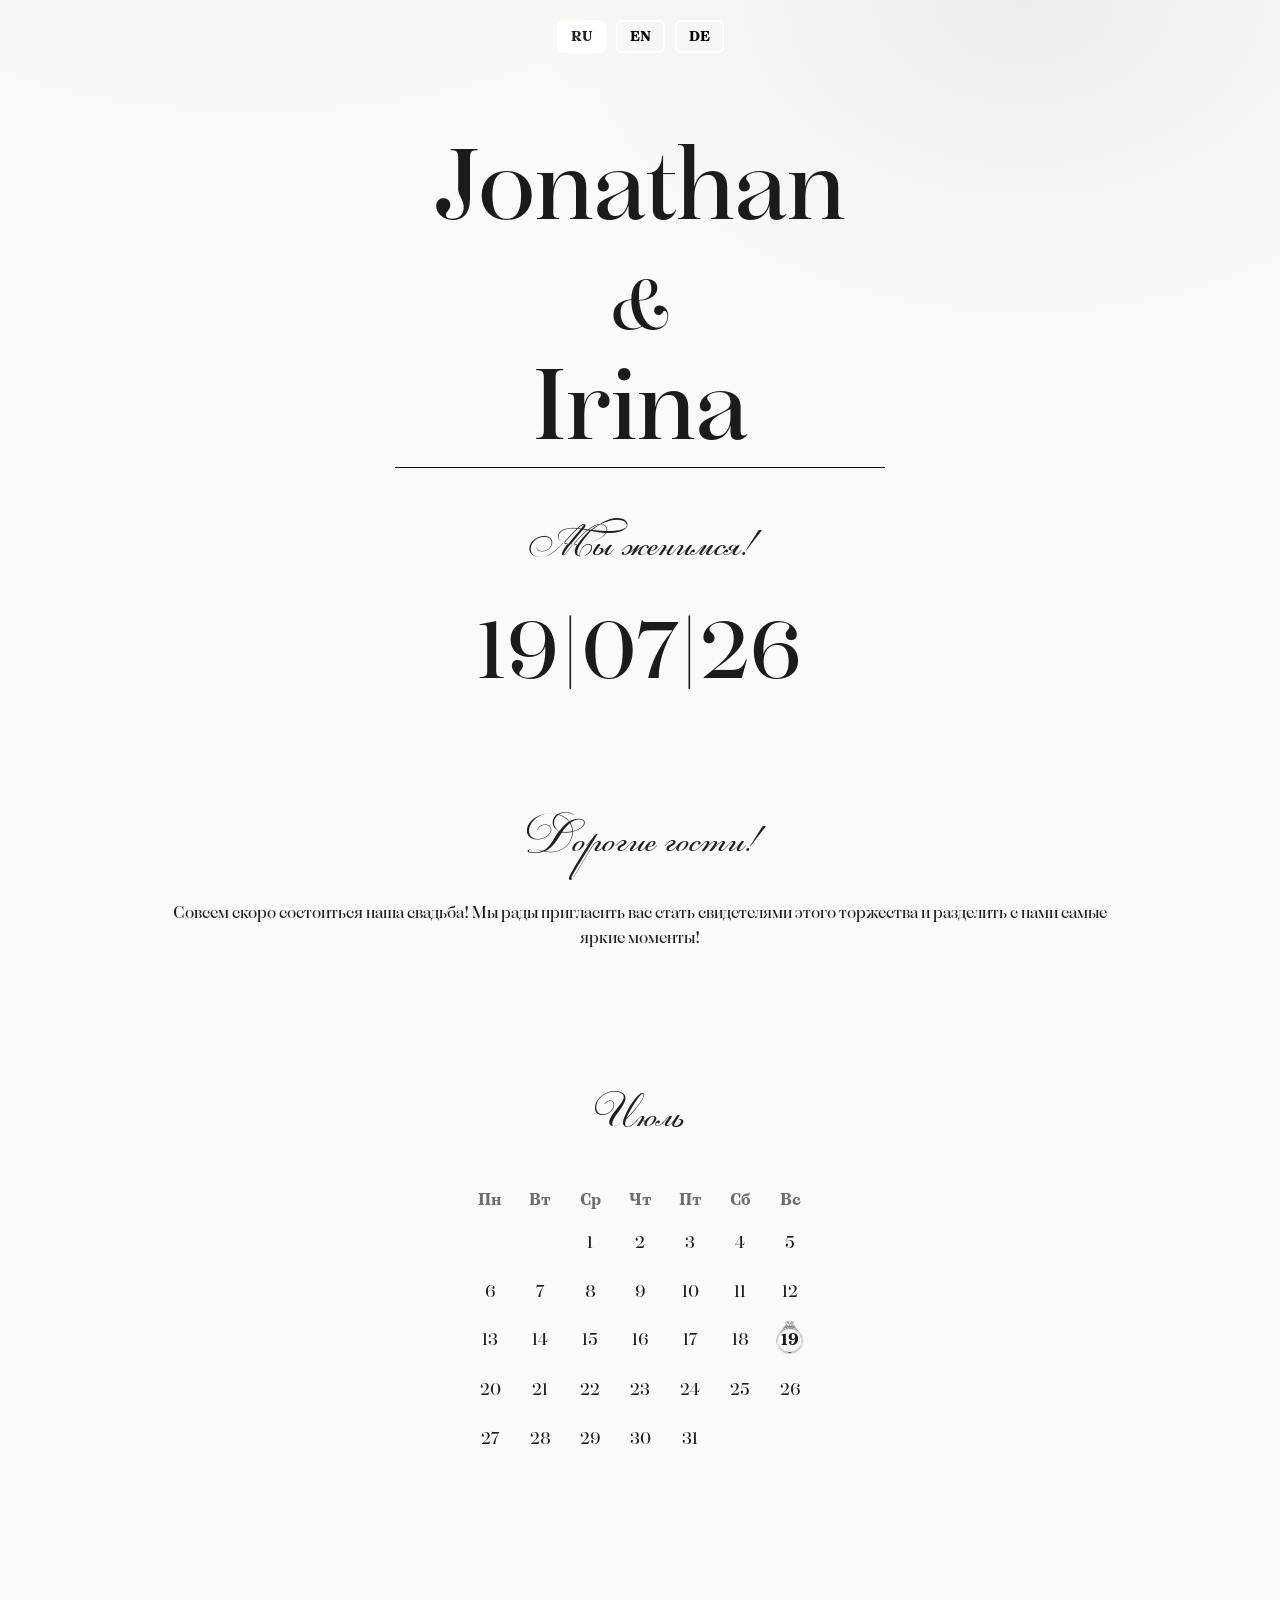
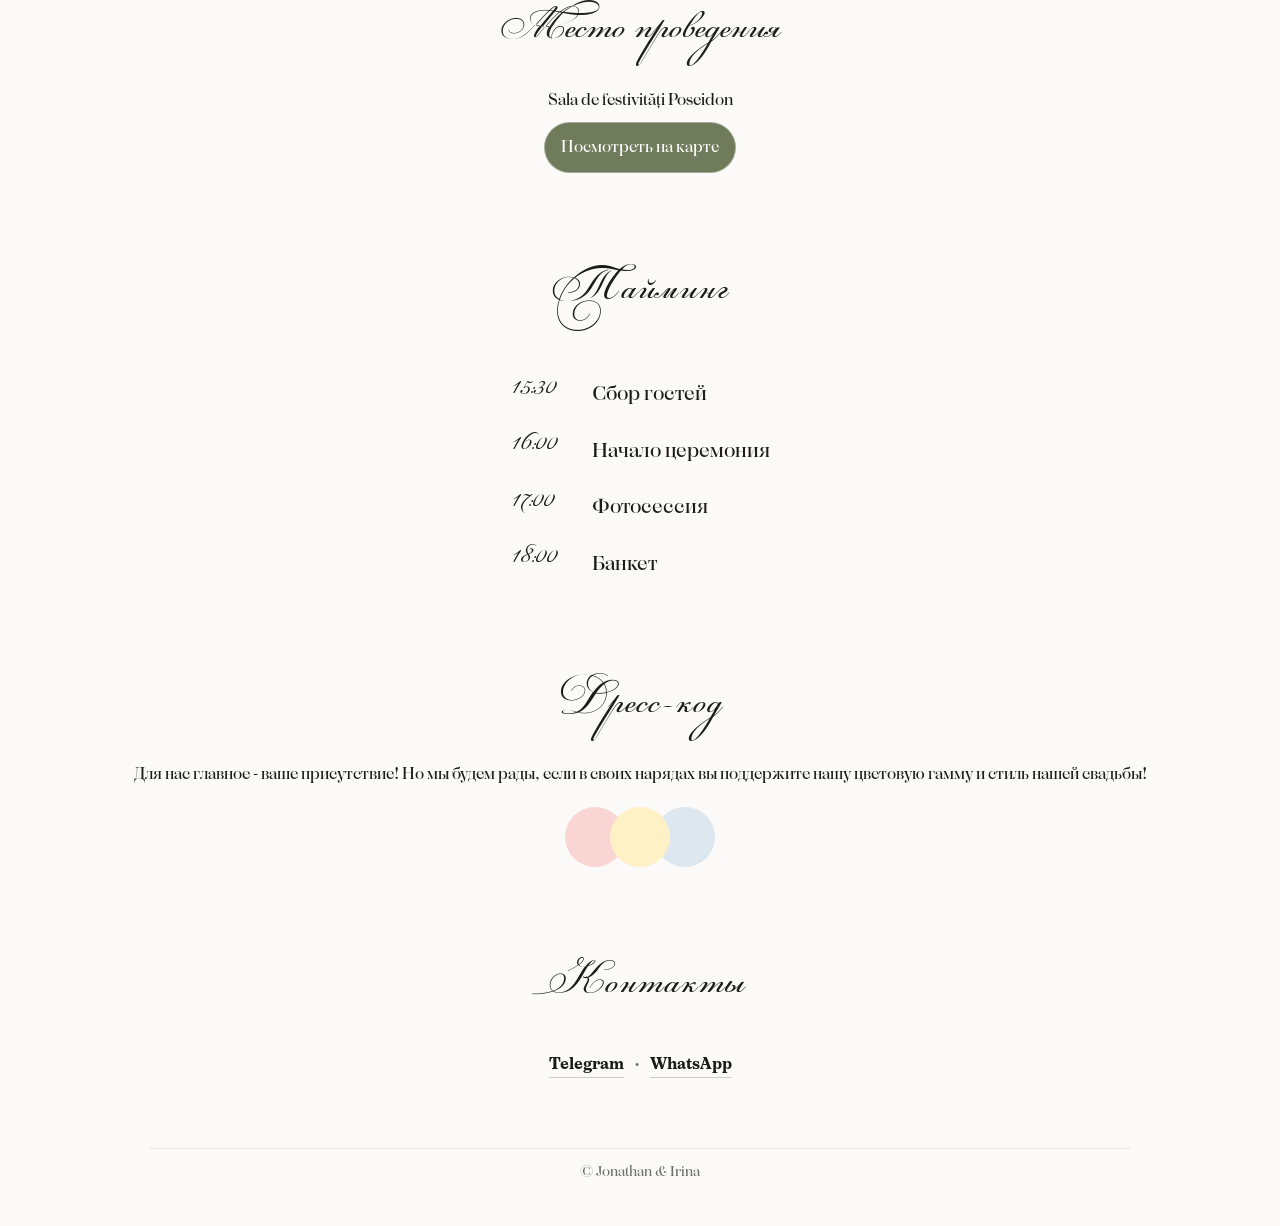
==== index.html @ 7937149c "add languages" ====
<!doctype html>
<html lang="ru">
  <head>
    <meta charset="utf-8" />
    <meta name="viewport" content="width=device-width, initial-scale=1" />
    <title>Wedding Invitation</title>
    <meta name="description" content="Wedding invitation" />
    <link rel="stylesheet" href="style.css" />
  </head>
  <body>
<div class="lang">
      <button type="button" data-lang="ru" aria-pressed="true">RU</button>
      <button type="button" data-lang="en" aria-pressed="false">EN</button>
      <button type="button" data-lang="de" aria-pressed="false">DE</button>
      </div>

    <main>
      <section class="hero">
        <div class="container">
          <h1 class="title">
            Jonathan <br>
            <span class="amp">&</span> <br>
            Irina
          </h1>
          <hr />
          <p class="kicker" data-i18n="we_marry">Мы женимся!</p>
          <p class="data">19|07|26</p>
        </div>
      </section>
      
      <section class="section">
        <div class="container card">
          <p class="kicker" data-i18n="dear_guests">Дорогие гости!</p>
          <p class="p" data-i18n="invitation_text">
            Совсем скоро состоиться наша свадьба!
            Мы рады пригласить вас стать свидетелями этого торжества и разделить с нами самые яркие моменты!
          </p>
          </div>
      </section>

      <section class="section">
        <div class="container card">
          <p class="kicker" data-i18n="july">Июль</p>
          <div class="calendar">
            <div class="weekdays">
              <div data-i18n="mon">Пн</div>
              <div data-i18n="tue">Вт</div>
              <div data-i18n="wed">Ср</div>
              <div data-i18n="thu">Чт</div>
              <div data-i18n="fri">Пт</div>
              <div data-i18n="sat">Сб</div>
              <div data-i18n="sun">Вс</div>
              </div>
              <div class="days">
                <div></div>
                <div></div>
              <div>1</div>
              <div>2</div>
              <div>3</div>
              <div>4</div>
              <div>5</div>
              <div>6</div>
              <div>7</div>
              <div>8</div>
              <div>9</div>
              <div>10</div>
              <div>11</div>
              <div>12</div>
              <div>13</div>
              <div>14</div>
              <div>15</div>
              <div>16</div>
              <div>17</div>
              <div>18</div>
              <div class="ring"><span>19</span></div>
              <div>20</div>
              <div>21</div>
              <div>22</div>
              <div>23</div>
              <div>24</div>
              <div>25</div>
              <div>26</div>
              <div>27</div>
              <div>28</div>
              <div>29</div>
              <div>30</div>
              <div>31</div>
              </div>
              </div>
        </div>
      </section>

      <section class="section">
        <div class="container card">
          <p class="kicker" data-i18n="venue">Место проведения</p>
          <p class="p">Sala de festivități Poseidon</p>
          <a class="btn btn--ghost" href="https://www.google.com/maps?q=Sala+de+festivități+Poseidon" target="_blank"
            rel="noopener" data-i18n="view_map">
            Посмотреть на карте
          </a>
        </div>
      </section>

      <section class="section" id="details">
        <div class="card">
          <h2 class="h2" data-i18n="schedule">Тайминг</h2>
          <ul class="timeline">
            <li>
              <span class="timeline__time">15:30</span><span class="timeline__text" data-i18n="guests_arrival">Сбор гостей</span>
              </li>
              <li>
              <span class="timeline__time">16:00</span><span class="timeline__text" data-i18n="ceremony_start">Начало церемония</span>
              </li>
              <li>
              <span class="timeline__time">17:00</span><span class="timeline__text" data-i18n="photoshoot">Фотосессия</span>
              </li>
              <li>
              <span class="timeline__time">18:00</span><span class="timeline__text" data-i18n="banquet">Банкет</span>
              </li>
              </ul>
              </div>
      </section>

      <section class="section" id="details">
        <div class="card">
          <h2 class="h2" data-i18n="dress_code">Дресс-код</h2>
          <p class="p" data-i18n="dress_text">
            Для нас главное - ваше присутствие! Но мы будем рады, если в своих нарядах вы поддержите нашу цветовую гамму и
            стиль нашей свадьбы!
            </p>
          <div class="color-palette">
            <span class="color-circle pastel1"></span>
            <span class="color-circle pastel2"></span>
            <span class="color-circle pastel3"></span>
          </div>
        </div>
      </section>

      <section class="section">
        <div class="container card">
          <h2 class="h2" data-i18n="contacts_title">Контакты</h2>
          <div class="contacts">
            <a class="link" href="https://t.me/username" target="_blank" rel="noopener">Telegram</a>
            <span class="dot">•</span>
            <a class="link" href="https://wa.me/37378740408" target="_blank" rel="noopener">WhatsApp</a>
          </div>
        </div>
      </section>

      <footer class="footer">
        <div class="container footer__inner">
          <span class="muted">© <span id="y"></span> <span>Jonathan & Irina</span></span>
        </div>
      </footer>
    </main>
<script src="script.js"></script>

<script>
  const urlParams = new URLSearchParams(window.location.search);
  let lang = urlParams.get('lang');

  if (lang) localStorage.setItem('siteLang', lang);

  const savedLang = localStorage.getItem('siteLang');
  if (savedLang) lang = savedLang;

  if (lang) {
    document.querySelectorAll("[data-i18n]").forEach(el => {
      const key = el.dataset.i18n;
      if (translations[lang][key]) el.textContent = translations[lang][key];
    });

    document.querySelectorAll(".lang button").forEach(b => b.setAttribute("aria-pressed", "false"));
    const siteBtn = document.querySelector(`.lang button[data-lang="${lang}"]`);
    if (siteBtn) siteBtn.setAttribute("aria-pressed", "true");
  }

          document.querySelectorAll(".lang button").forEach(btn => {
            btn.addEventListener("click", () => {
              const selectedLang = btn.dataset.lang;
              localStorage.setItem('siteLang', selectedLang);
              window.location.search = `?lang=${selectedLang}`; // перезагрузка с выбранным языком
            });
          });
        </script>
  </body>
</html>
---- style.css ----
/* =========================
   THEME TOKENS
========================= */
:root {
  --bg: #fbfaf8;
  --card: rgba(255, 255, 255, 0.86);
  --text: #1b1b1b;
  --muted: #6e6e6e;
  --line: rgba(0, 0, 0, 0.08);

  --olive: #6f7b5a;
  --olive-dark: #5f6b4b;

  --radius: 22px;
  --shadow: 0 16px 40px rgba(0, 0, 0, 0.08);
}

/* =========================
   BASE
========================= */
* {
  box-sizing: border-box;
}

html {
  scroll-behavior: smooth;
}

@font-face {
  font-family: "Florisel Script";
  src: url("./fonts/Floriselscript.ttf") format("truetype");
  font-weight: normal;
  font-style: normal;
}

@font-face {
  font-family: "Oceanic";
  src: url("./fonts/TRIAL_Oceanic-Medium-BF6487cfe5e2078.otf") format("opentype");
  font-weight: 300;
}

@font-face {
  font-family: "Oceanic";
  src: url("./fonts/TRIAL_Oceanic-Regular-BF6487cfe600a81.otf") format("opentype");
  font-weight: 400;
}

@font-face {
  font-family: "Oceanic";
  src: url("./fonts/TRIAL_OceanicText-Bold-BF6487cfe5d76e7.otf") format("opentype");
  font-weight: 700;
}
body {
  margin: 0;
  background:
    radial-gradient(1200px 800px at 20% -10%, rgba(111, 123, 90, 0.08), transparent 55%),
      radial-gradient(1000px 700px at 80% 0%, rgba(0, 0, 0, 0.05), transparent 50%),
    var(--bg);
  color: var(--text);
  font-family: "Oceanic";
  line-height: 1.55;
}

.container {
  width: min(980px, calc(100% - 32px));
  margin: 0 auto;
}

/* =========================
         HERO
========================= */
.lang {
  display: flex;
  gap: 10px;
  justify-content: center;
  margin: 20px 0;
}

.lang button {
  background: transparent;
  border: 2px solid #fff;
  border-radius: 6px;
  padding: 6px 12px;
  font-family: "Oceanic", sans-serif;
  font-weight: 700;
  font-size: 14px;
  cursor: pointer;
  transition: all 0.3s ease;
}

.lang button[aria-pressed="true"] {
  background: #fff;
  color: #222;
}

.lang button:hover {
  background: rgba(255, 255, 255, 0.2);
}
.hero {
  padding: 56px 0 26px;
}

.title {
  margin: 0;
  font-family: "Oceanic";
  font-weight: 400;
  font-size: clamp(50px, 10vw, 100px);
  line-height: 1.1;
  text-align: center;
}

.amp {
  display: inline-block;
  font-size: 0.7em;
  margin: 6px 0;
}

.kicker {
  margin: 50px 0 10px;
    font-size: 50px;
    text-align: center;
    color: rgba(12, 12, 12, 0.92);
    font-family: "Florisel Script", cursive;
}

.data {
  margin: 0;
  font-family: "Oceanic";
  font-weight: 400;
  font-size: clamp(40px, 7vw, 80px);
    line-height: 1.1;
    text-align: center;
}

hr {
  border: none;
  height: 1px;
  width: 50%;
  background-color: #0a0a0a;
}

/* =========================
   SECTIONS / CARDS / TEXT
========================= */
.section {
  padding: 18px 0;
}

.card {
  display: flex;
    flex-direction: column;
    align-items: center;
  padding: 22px 18px;
}

.h2 {
  margin: 0 0 10px;
  font-family: "Florisel Script", cursive;
  font-weight: 400;
  letter-spacing: 0.02em;
  font-size: 50px;
}

.p {
  margin: 0;
  text-align: center;
}
.muted {
  color: var(--muted);
  font-size: 14px;
  margin: 12px 0 0;
}

.link {
  color: var(--text);
  font-weight: 700;
  text-decoration: none;
  border-bottom: 1px solid rgba(0, 0, 0, 0.18);
}

/* =========================
   BUTTONS
========================= */
.btn {
  margin-top: 10px;
  padding: 12px 16px;
  border-radius: 999px;
  background: var(--olive);
  color: #fff;
  text-decoration: none;
  border: 1px solid transparent;
}
.btn:hover {
  background: var(--olive-dark);
}

.btn--ghost {
  color: #fff;
  align-self: center;
    border: 1px solid rgba(255, 255, 255, 0.35);
}

/* =========================
         CALENDAR
========================= */
.calendar {
  display: flex;
  flex-direction: column;
  gap: 8px;
  margin-top: 12px;
}

.weekdays,
.days {
  display: grid;
  grid-template-columns: repeat(7, 1fr);
    text-align: center;
    gap: 4px;
}
.weekdays div {
  font-weight: 700;
  color: var(--muted);
}
.days div {
  padding: 10px 0;
  font-weight: 500;
    position: relative;
}
.ring {
  position: relative;
    width: 46px;
    height: 46px;
    background: url('./images/ring.png') no-repeat center -4px;
    background-size: contain;
    transition: transform 0.3s;
}

.ring:hover {
  transform: scale(1.15);
  cursor: pointer;
}

.ring span {
  font-weight: 600;
}
/* =========================
   TIMELINE
========================= */
.timeline {
  margin: 12px 0 0;
  padding: 0;
  list-style: none;
  gap: 10px;
}

.timeline li {
  display: grid;
  grid-template-columns: 72px 1fr;
  gap: 10px;
  padding-top: 10px;
  align-items: center;
}

.timeline__time {
  font-size: 30px;
    color: rgba(12, 12, 12, 0.92);
    font-family: "Florisel Script", cursive;
}
.timeline__text {
  font-size: 20px;
  }
  
  /* =========================
     DRESS-CODE COLORS
  ========================= */
  .color-palette {
    position: relative;
    margin-top: 20px;
    width: 150px;
    height: 60px;
  }
  
  .color-circle {
    position: absolute;
    width: 60px;
    height: 60px;
    border-radius: 50%;
  }
  
  .pastel1 {
    background-color: #f9d5d3;
    left: 0;
    z-index: 1;
  }
  
  .pastel2 {
    background-color: #dce7f0;
    right: 0;
    z-index: 1;
}

.pastel3 {
  background-color: #fff1c6;
  left: 50%;
  transform: translateX(-50%);
  top: 0;
  z-index: 2;
}

/* =========================
   CONTACTS
========================= */
.contacts {
  margin-top: 10px;
  display: flex;
  align-items: center;
  gap: 10px;
  flex-wrap: wrap;
}
.dot {
  color: var(--muted);
}

/* =========================
   FOOTER
========================= */
.footer {
  padding: 26px 0 42px;
}

.footer__inner {
  text-align: center;
  padding-top: 10px;
  border-top: 1px solid var(--line);
}

/* =========================
   RESPONSIVE
========================= */
@media (min-width: 820px) {
  .grid {
      grid-template-columns: 1fr 1fr;
      }
  
        .card {
          padding: 26px 22px;
        }
        }
.lang-landing {
  height: 100vh;
  display: flex;
  flex-direction: column;
  justify-content: center;
  align-items: center;
  background: linear-gradient(135deg, #222, #444);
  color: #fff;
  font-family: "Oceanic", sans-serif;
  text-align: center;
}

.lang-landing h1 {
  font-size: 36px;
  margin-bottom: 10px;
}

.lang-landing p {
  font-size: 18px;
  margin-bottom: 40px;
}

.lang-options {
  display: flex;
  gap: 30px;
}

.lang-btn {
  display: inline-block;
  padding: 20px 40px;
  font-size: 24px;
  font-weight: 700;
  color: #fff;
  border: 2px solid #fff;
  border-radius: 12px;
  text-decoration: none;
  transition: all 0.3s ease;
}

.lang-btn:hover {
  background: #fff;
  color: #222;
  transform: scale(1.1);
}
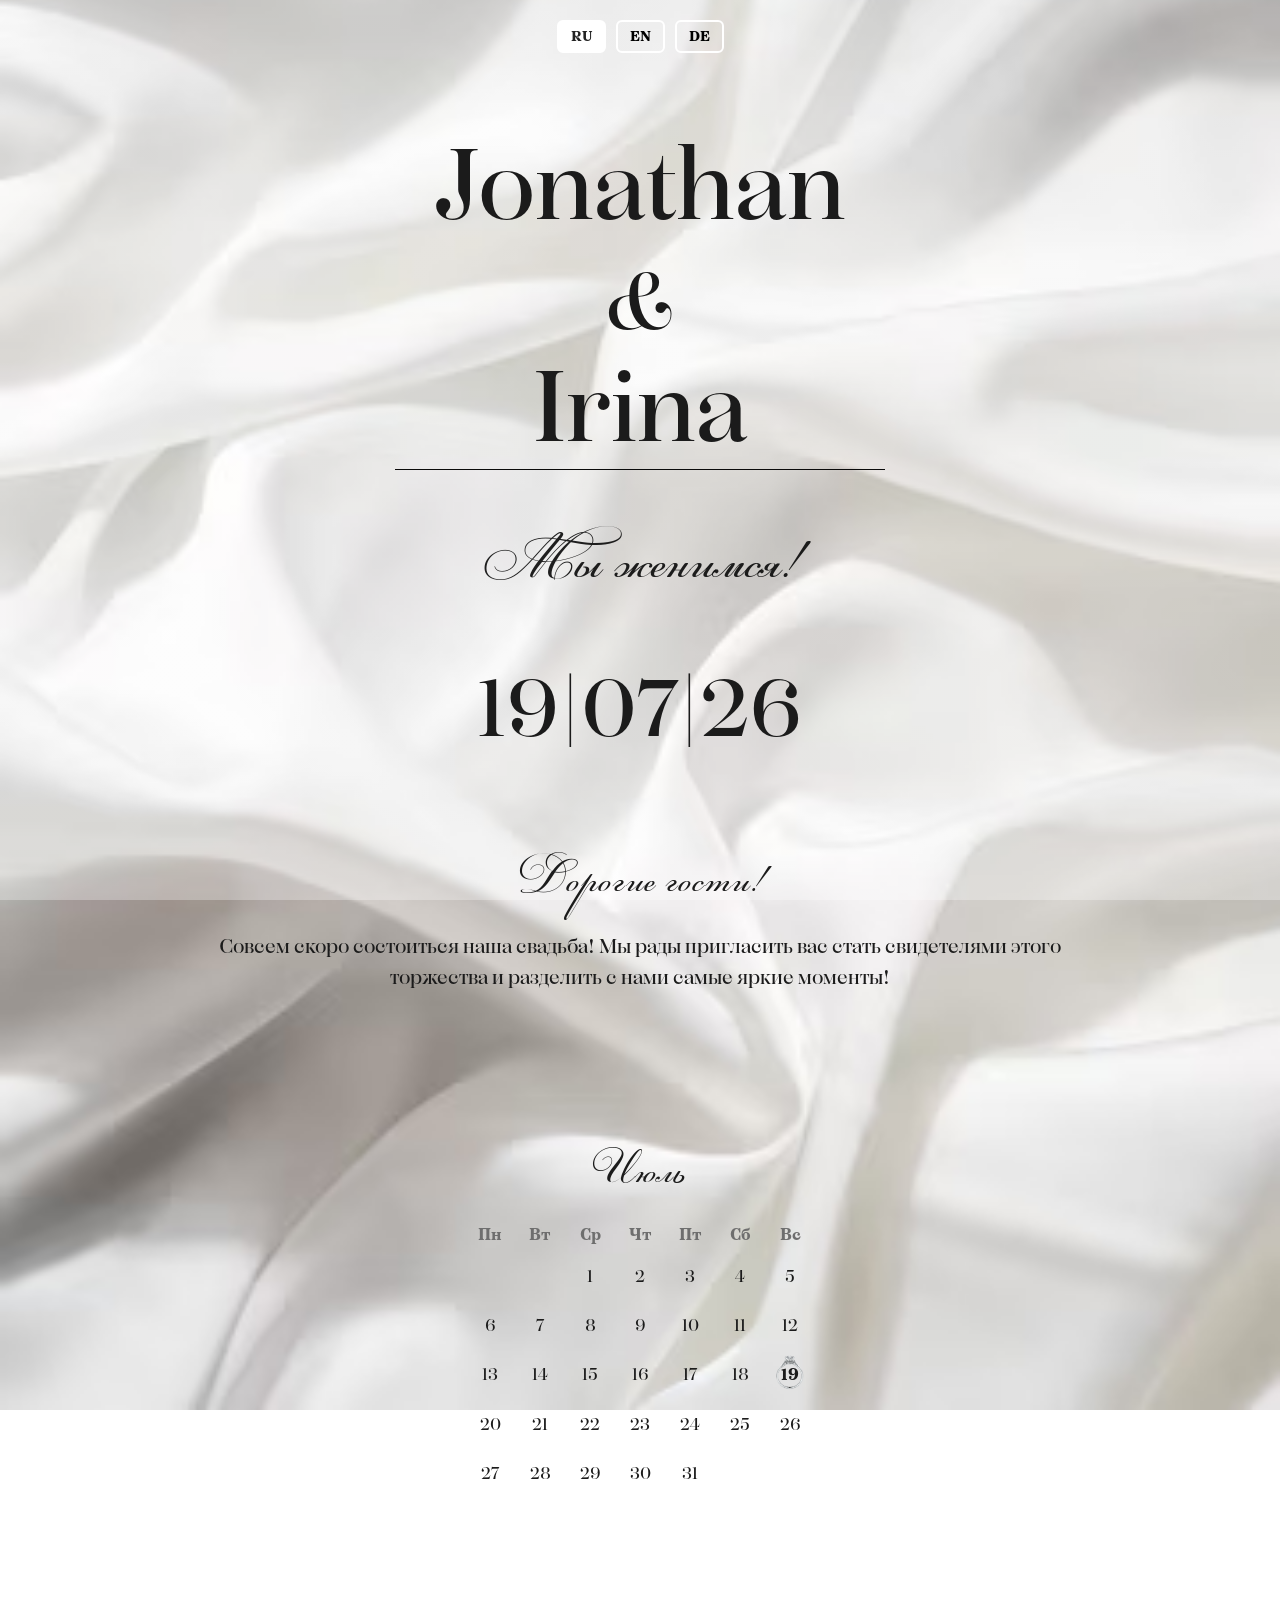
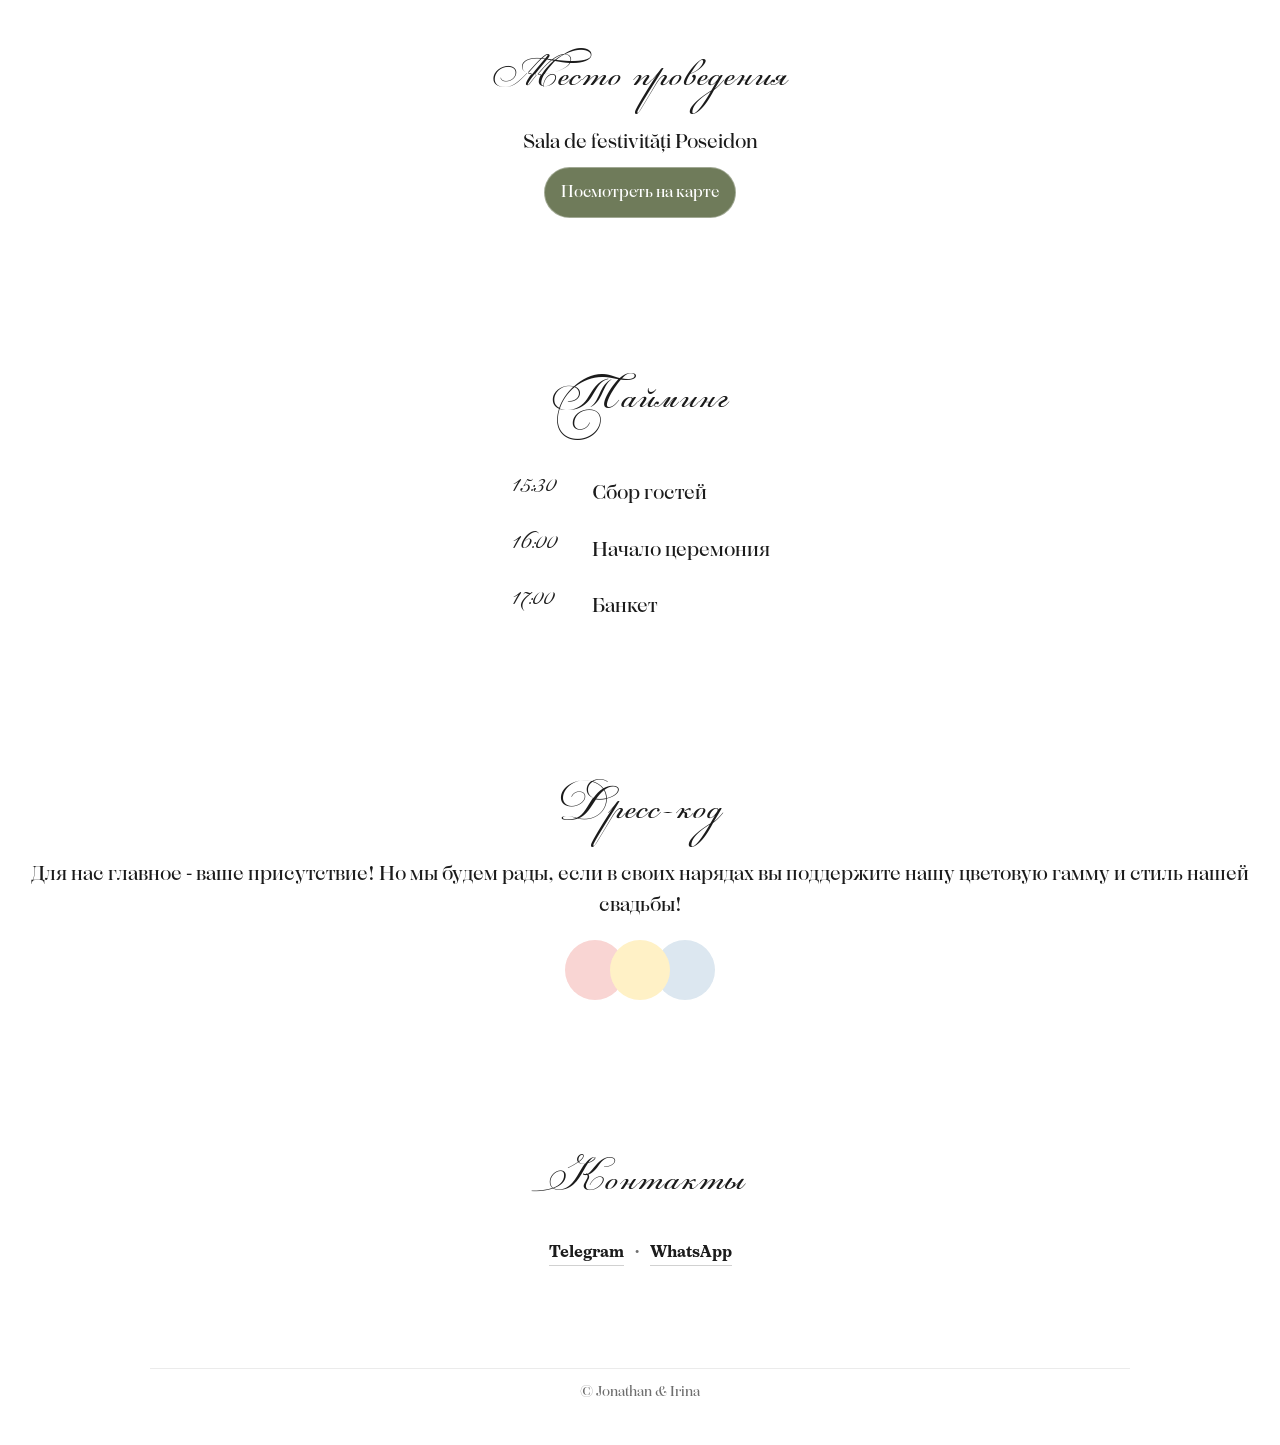
==== commit 3e6e76a1: "add animation and new background" ====
--- a/index.html
+++ b/index.html
@@ -17,20 +17,20 @@
     <main>
       <section class="hero">
         <div class="container">
-          <h1 class="title">
+          <h1 class="title fade-in ">
             Jonathan <br>
             <span class="amp">&</span> <br>
             Irina
           </h1>
           <hr />
-          <p class="kicker" data-i18n="we_marry">Мы женимся!</p>
-          <p class="data">19|07|26</p>
+          <p class="kicker fade-in delay-2" data-i18n="we_marry">Мы женимся!</p>
+          <p class="data reveal">19|07|26</p>
         </div>
       </section>
       
-      <section class="section">
+      <section class="section fade-in">
         <div class="container card">
-          <p class="kicker" data-i18n="dear_guests">Дорогие гости!</p>
+          <p class="h2" data-i18n="dear_guests">Дорогие гости!</p>
           <p class="p" data-i18n="invitation_text">
             Совсем скоро состоиться наша свадьба!
             Мы рады пригласить вас стать свидетелями этого торжества и разделить с нами самые яркие моменты!
@@ -39,8 +39,8 @@
       </section>
 
       <section class="section">
-        <div class="container card">
-          <p class="kicker" data-i18n="july">Июль</p>
+        <div class="container card fade-in">
+          <p class="h2" data-i18n="july">Июль</p>
           <div class="calendar">
             <div class="weekdays">
               <div data-i18n="mon">Пн</div>
@@ -90,9 +90,9 @@
         </div>
       </section>
 
-      <section class="section">
-        <div class="container card">
-          <p class="kicker" data-i18n="venue">Место проведения</p>
+      <section class="section fade-in">
+        <div class="container card fade-in">
+          <p class="h2" data-i18n="venue">Место проведения</p>
           <p class="p">Sala de festivități Poseidon</p>
           <a class="btn btn--ghost" href="https://www.google.com/maps?q=Sala+de+festivități+Poseidon" target="_blank"
             rel="noopener" data-i18n="view_map">
@@ -101,8 +101,8 @@
         </div>
       </section>
 
-      <section class="section" id="details">
-        <div class="card">
+      <section class="section fade-in" id="details">
+        <div class="card fade-in">
           <h2 class="h2" data-i18n="schedule">Тайминг</h2>
           <ul class="timeline">
             <li>
@@ -112,17 +112,14 @@
               <span class="timeline__time">16:00</span><span class="timeline__text" data-i18n="ceremony_start">Начало церемония</span>
               </li>
               <li>
-              <span class="timeline__time">17:00</span><span class="timeline__text" data-i18n="photoshoot">Фотосессия</span>
-              </li>
-              <li>
-              <span class="timeline__time">18:00</span><span class="timeline__text" data-i18n="banquet">Банкет</span>
+              <span class="timeline__time">17:00</span><span class="timeline__text" data-i18n="banquet">Банкет</span>
               </li>
               </ul>
               </div>
       </section>
 
-      <section class="section" id="details">
-        <div class="card">
+      <section class="section fade-in" id="details">
+        <div class="card fade-in">
           <h2 class="h2" data-i18n="dress_code">Дресс-код</h2>
           <p class="p" data-i18n="dress_text">
             Для нас главное - ваше присутствие! Но мы будем рады, если в своих нарядах вы поддержите нашу цветовую гамму и
@@ -136,8 +133,8 @@
         </div>
       </section>
 
-      <section class="section">
-        <div class="container card">
+      <section class="section fade-in">
+        <div class="container card fade-in">
           <h2 class="h2" data-i18n="contacts_title">Контакты</h2>
           <div class="contacts">
             <a class="link" href="https://t.me/username" target="_blank" rel="noopener">Telegram</a>
@@ -182,6 +179,47 @@
               window.location.search = `?lang=${selectedLang}`; // перезагрузка с выбранным языком
             });
           });
-        </script>
+          </script>
+          <script>
+            document.addEventListener("DOMContentLoaded", () => {
+
+              const elements = document.querySelectorAll(".fade-in");
+
+              const observer = new IntersectionObserver(entries => {
+                entries.forEach(entry => {
+                  if (entry.isIntersecting) {
+                    entry.target.classList.add("show");
+                    observer.unobserve(entry.target);
+                  }
+                });
+              }, {
+                threshold: 0.15
+              });
+
+              elements.forEach(el => observer.observe(el));
+
+            });
+          </script>
+          
+          <script>
+            document.addEventListener("DOMContentLoaded", () => {
+
+              const reveals = document.querySelectorAll(".reveal");
+
+              const observer = new IntersectionObserver((entries) => {
+                entries.forEach(entry => {
+                  if (entry.isIntersecting) {
+                    entry.target.classList.add("visible");
+                    observer.unobserve(entry.target); // чтобы появлялось один раз
+                  }
+                });
+              }, {
+                threshold: 0.2
+              });
+
+              reveals.forEach(el => observer.observe(el));
+
+            });
+</script>
   </body>
 </html>
--- a/style.css
+++ b/style.css
@@ -52,15 +52,28 @@
 }
 body {
   margin: 0;
-  background:
+  /* background:
     radial-gradient(1200px 800px at 20% -10%, rgba(111, 123, 90, 0.08), transparent 55%),
       radial-gradient(1000px 700px at 80% 0%, rgba(0, 0, 0, 0.05), transparent 50%),
     var(--bg);
+      */ background: url('./images/satin1.jpg') no-repeat center center fixed;
+        background-size: cover;
   color: var(--text);
   font-family: "Oceanic";
   line-height: 1.55;
 }
 
+body::before {
+  content: "";
+  position: fixed;
+  inset: 0;
+  background: linear-gradient(rgba(255, 255, 255, 0.3),
+      rgba(255, 255, 255, 0.3)),
+    url('./images/satin1.jpg') no-repeat center center;
+  background-size: cover;
+  z-index: -1;
+
+}
 .container {
   width: min(980px, calc(100% - 32px));
   margin: 0 auto;
@@ -104,20 +117,20 @@
   margin: 0;
   font-family: "Oceanic";
   font-weight: 400;
-  font-size: clamp(50px, 10vw, 100px);
+  font-size: clamp(50px, 15vw, 100px);
   line-height: 1.1;
   text-align: center;
 }
 
 .amp {
   display: inline-block;
-  font-size: 0.7em;
-  margin: 6px 0;
+  font-size: 0.8em;
+    margin: 6px 0;
 }
 
 .kicker {
-  margin: 50px 0 10px;
-    font-size: 50px;
+  margin: 55px 0 30px;
+    font-size: 70px;
     text-align: center;
     color: rgba(12, 12, 12, 0.92);
     font-family: "Florisel Script", cursive;
@@ -143,7 +156,10 @@
    SECTIONS / CARDS / TEXT
 ========================= */
 .section {
-  padding: 18px 0;
+    /* display: flex; */
+      /* align-items: center; */
+      /* justify-content: center; */
+      padding: 50px 0;
 }
 
 .card {
@@ -154,15 +170,18 @@
 }
 
 .h2 {
-  margin: 0 0 10px;
+  margin: 0;
   font-family: "Florisel Script", cursive;
   font-weight: 400;
+  padding: 0;
   letter-spacing: 0.02em;
   font-size: 50px;
 }
 
 .p {
   margin: 0;
+  padding: 0;
+    font-size: 20px;
   text-align: center;
 }
 .muted {
@@ -206,8 +225,7 @@
 .calendar {
   display: flex;
   flex-direction: column;
-  gap: 8px;
-  margin-top: 12px;
+    gap: 8px;
 }
 
 .weekdays,
@@ -389,4 +407,49 @@
   background: #fff;
   color: #222;
   transform: scale(1.1);
+}
+/* =========================
+   ANIMATIONS
+========================= */
+
+.fade-in {
+  opacity: 0;
+  transform: translateY(40px);
+  transition: opacity 1s ease, transform 1s ease;
+}
+
+.fade-in.show {
+  opacity: 1;
+  transform: translateY(0);
+}
+
+.delay-1 {
+  transition-delay: 0.2s;
+}
+
+.delay-2 {
+  transition-delay: 0.4s;
+}
+
+.delay-3 {
+  transition-delay: 0.6s;
+}
+
+.delay-4 {
+  transition-delay: 0.8s;
+}
+
+/* =========================
+   SCROLL REVEAL
+========================= */
+
+.reveal {
+  opacity: 0;
+  transform: translateY(60px);
+  transition: opacity 1.2s ease, transform 1.2s ease;
+}
+
+.reveal.visible {
+  opacity: 1;
+  transform: translateY(0);
 }
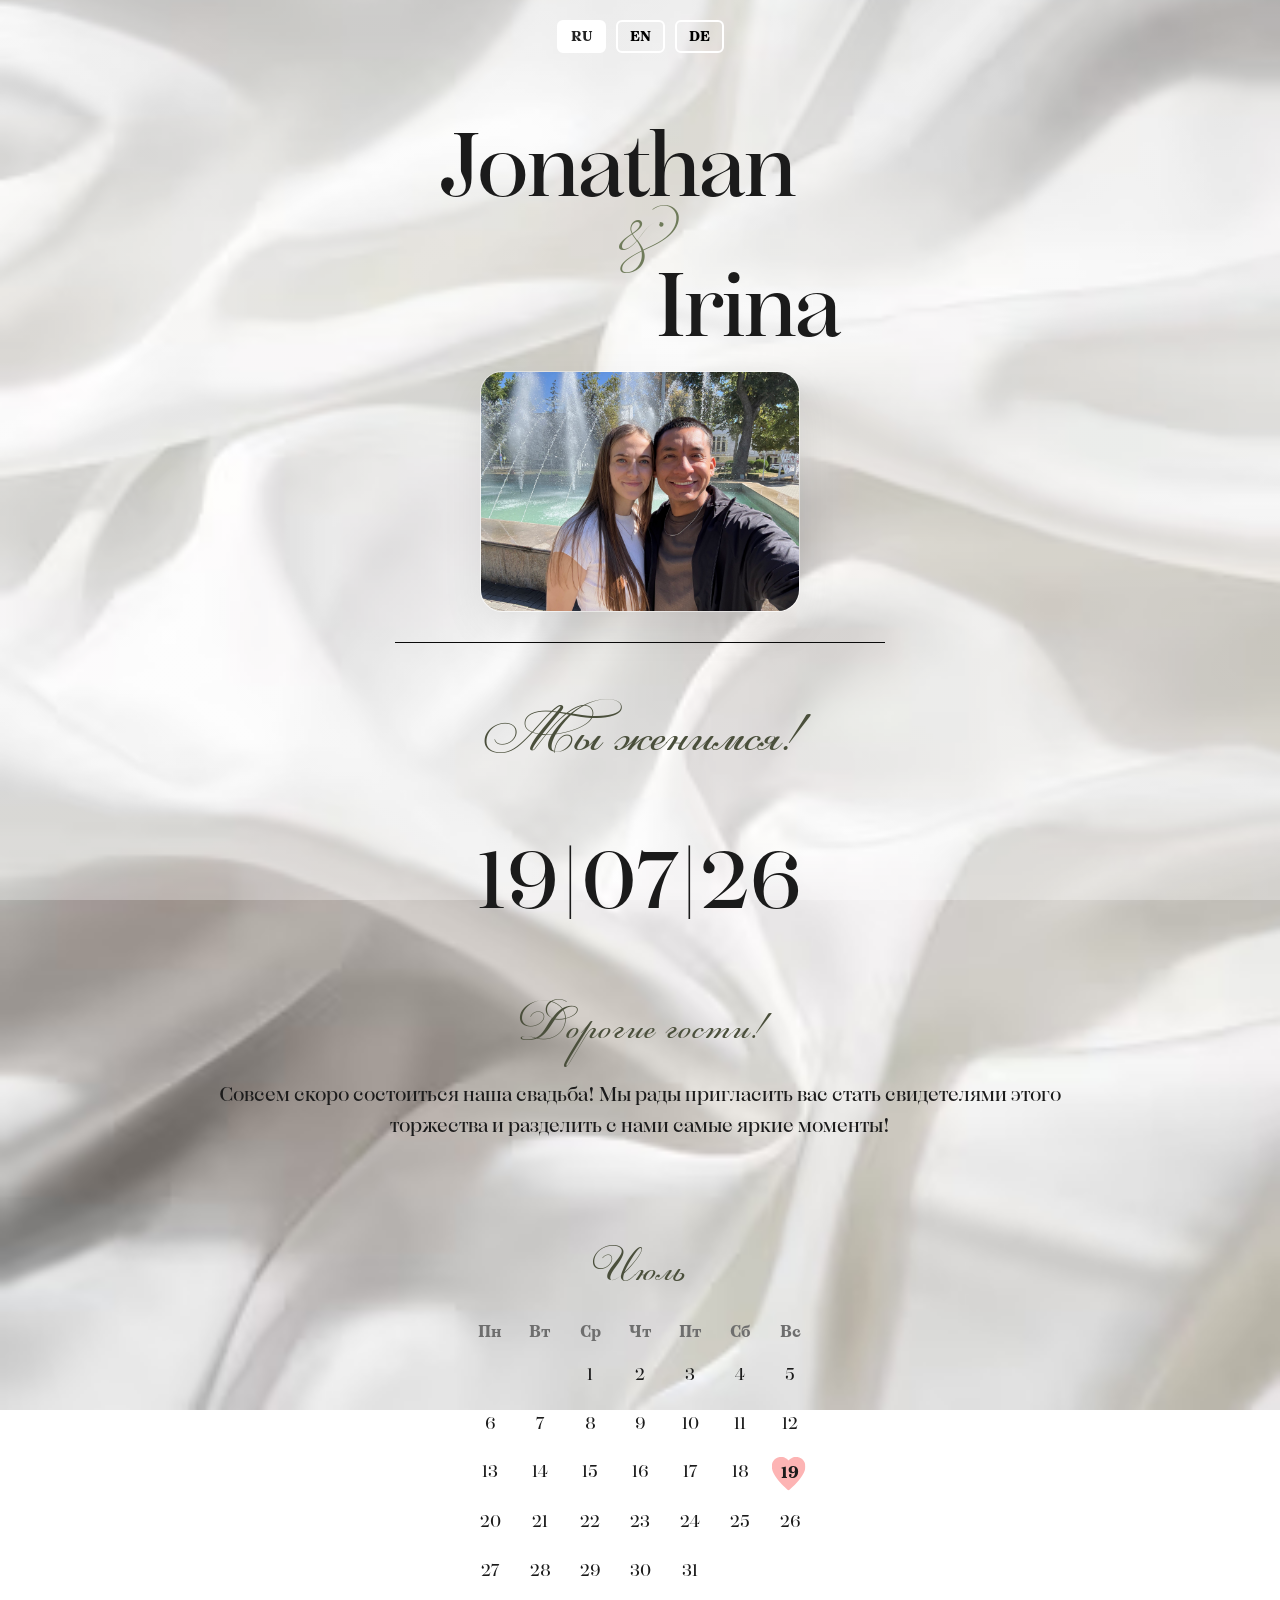
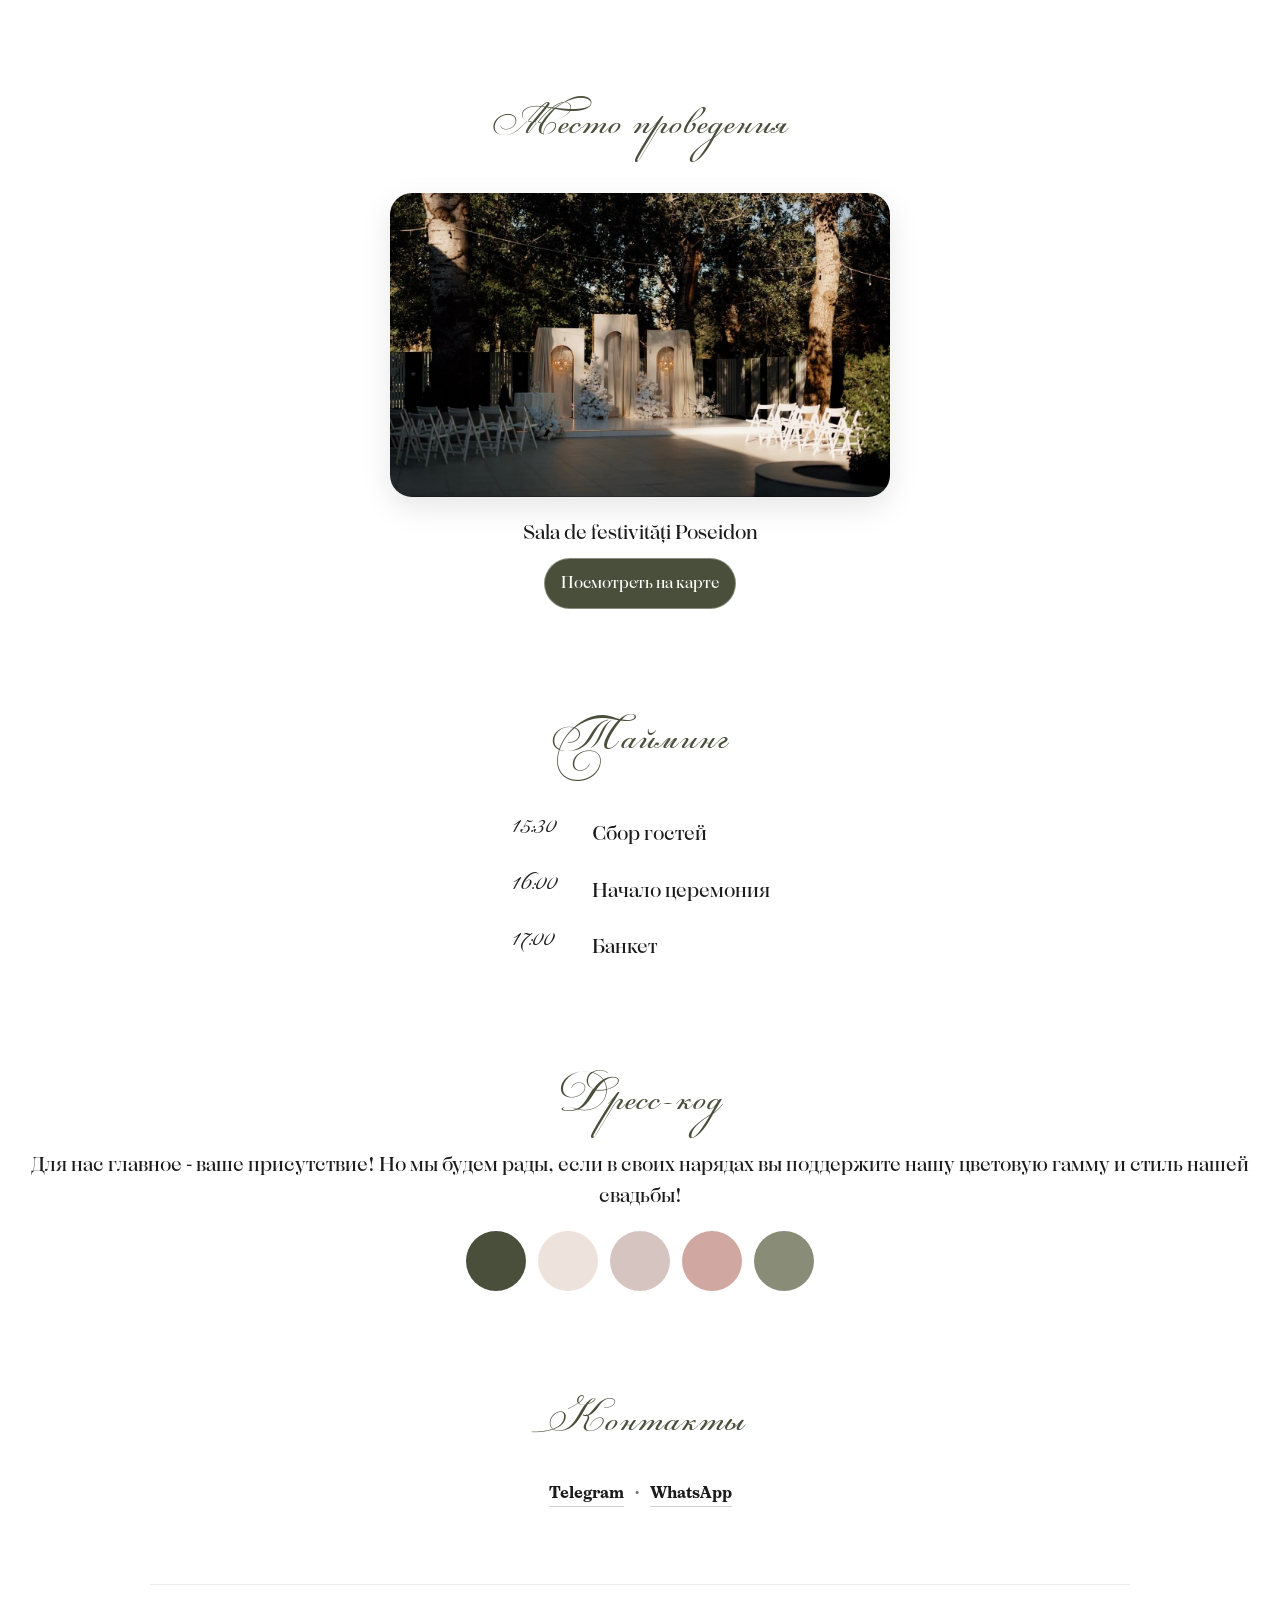
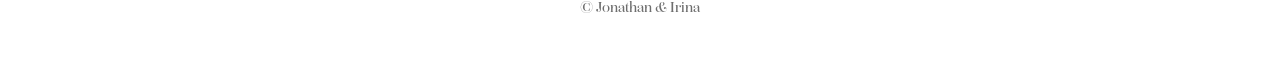
==== commit 8dbcf31b: "aaaaaa" ====
--- a/index.html
+++ b/index.html
@@ -17,11 +17,16 @@
     <main>
       <section class="hero">
         <div class="container">
-          <h1 class="title fade-in ">
-            Jonathan <br>
-            <span class="amp">&</span> <br>
-            Irina
-          </h1>
+        <div class="hero__names fade-in">
+          <span class="hero__name name-left">Jonathan</span>
+          <span class="hero__amp">&</span>
+          <span class="hero__name name-right">Irina</span>
+        </div>
+        <div class="couple-card fade-in delay-1">
+          <div class="couple-image">
+            <img src="./images/couple.jpg" alt="Jonathan & Irina">
+          </div>
+        </div>
           <hr />
           <p class="kicker fade-in delay-2" data-i18n="we_marry">Мы женимся!</p>
           <p class="data reveal">19|07|26</p>
@@ -72,7 +77,8 @@
               <div>16</div>
               <div>17</div>
               <div>18</div>
-              <div class="ring"><span>19</span></div>
+              <div class="heart-wrap"><span>19</span></div>
+              <!-- <div class="ring"><span>19</span></div> -->
               <div>20</div>
               <div>21</div>
               <div>22</div>
@@ -93,6 +99,9 @@
       <section class="section fade-in">
         <div class="container card fade-in">
           <p class="h2" data-i18n="venue">Место проведения</p>
+          <div class="venue-image">
+            <img src="./images/poseidon.jpg" alt="Sala de festivități Poseidon">
+          </div>
           <p class="p">Sala de festivități Poseidon</p>
           <a class="btn btn--ghost" href="https://www.google.com/maps?q=Sala+de+festivități+Poseidon" target="_blank"
             rel="noopener" data-i18n="view_map">
@@ -129,6 +138,9 @@
             <span class="color-circle pastel1"></span>
             <span class="color-circle pastel2"></span>
             <span class="color-circle pastel3"></span>
+                        <span class="color-circle pastel4"></span>
+                        <span class="color-circle pastel5"></span>
+
           </div>
         </div>
       </section>
--- a/style.css
+++ b/style.css
@@ -117,7 +117,7 @@
   margin: 0;
   font-family: "Oceanic";
   font-weight: 400;
-  font-size: clamp(50px, 15vw, 100px);
+  font-size: clamp(40px, 10vw, 100px);
   line-height: 1.1;
   text-align: center;
 }
@@ -132,7 +132,7 @@
   margin: 55px 0 30px;
     font-size: 70px;
     text-align: center;
-    color: rgba(12, 12, 12, 0.92);
+    color: #4a4f3b;
     font-family: "Florisel Script", cursive;
 }
 
@@ -159,14 +159,14 @@
     /* display: flex; */
       /* align-items: center; */
       /* justify-content: center; */
-      padding: 50px 0;
+      padding: 25px 0;
 }
 
 .card {
   display: flex;
     flex-direction: column;
     align-items: center;
-  padding: 22px 18px;
+  /* padding: 22px 18px; */
 }
 
 .h2 {
@@ -176,6 +176,7 @@
   padding: 0;
   letter-spacing: 0.02em;
   font-size: 50px;
+    color: #4a4f3b;
 }
 
 .p {
@@ -197,6 +198,23 @@
   border-bottom: 1px solid rgba(0, 0, 0, 0.18);
 }
 
+.venue-image {
+  width: 100%;
+  max-width: 500px;
+  margin: 20px 0;
+  overflow: hidden;
+  border-radius: var(--radius);
+  box-shadow: 0 10px 30px rgba(0, 0, 0, 0.1);
+  line-height: 0;
+}
+
+.venue-image img {
+  width: 100%;
+  height: auto;
+  display: block;
+  object-fit: cover;
+  transition: transform 0.8s ease;
+}
 /* =========================
    BUTTONS
 ========================= */
@@ -204,7 +222,7 @@
   margin-top: 10px;
   padding: 12px 16px;
   border-radius: 999px;
-  background: var(--olive);
+  background: #4a4f3b;
   color: #fff;
   text-decoration: none;
   border: 1px solid transparent;
@@ -292,38 +310,37 @@
      DRESS-CODE COLORS
   ========================= */
   .color-palette {
-    position: relative;
+  display: flex;
+    justify-content: center;
+    align-items: center;
+    gap: 12px;
     margin-top: 20px;
-    width: 150px;
-    height: 60px;
-  }
-  
-  .color-circle {
-    position: absolute;
-    width: 60px;
+}
+
+.color-circle {
+  width: 60px;
     height: 60px;
     border-radius: 50%;
-  }
-  
-  .pastel1 {
-    background-color: #f9d5d3;
-    left: 0;
-    z-index: 1;
+}
+ .pastel1 {
+  background-color: #4a4f3b;
   }
   
   .pastel2 {
-    background-color: #dce7f0;
-    right: 0;
-    z-index: 1;
-}
-
-.pastel3 {
-  background-color: #fff1c6;
-  left: 50%;
-  transform: translateX(-50%);
-  top: 0;
-  z-index: 2;
-}
+  background-color: #ede2dc;
+  }
+
+ .pastel3 {
+  background-color: #d6c4c0;
+  }
+  
+  .pastel4 {
+    background-color: #d0a7a1;
+  }
+  
+  .pastel5 {
+    background-color: #898c77;
+  }
 
 /* =========================
    CONTACTS
@@ -452,4 +469,118 @@
 .reveal.visible {
   opacity: 1;
   transform: translateY(0);
+}
+/* =========================
+   COMPACT COUPLE CARD
+========================= */
+.couple-card {
+  width: 100%;
+  max-width: 320px;
+  margin: 30px auto;
+  padding: 0;
+  display: flex;
+  justify-content: center;
+}
+
+.couple-image {
+  width: 100%;
+  overflow: hidden;
+  border-radius: var(--radius);
+  box-shadow: var(--shadow);
+  line-height: 0;
+  border: 1px solid rgba(255, 255, 255, 0.4);
+}
+
+.couple-image img {
+  width: 100%;
+  height: auto;
+  display: block;
+  object-fit: cover;
+  transition: transform 1s ease;
+}
+
+.couple-image:hover img {
+  transform: scale(1.05);
+}
+
+@media (max-width: 480px) {
+  .couple-card {
+    max-width: 260px;
+    margin: 20px auto;
+  }
+}
+
+.hero__names {
+  display: flex;
+  flex-direction: column;
+  align-items: center;
+  z-index: 2;
+  pointer-events: none;
+  width: 100%;
+  max-width: 500px;
+  margin: 0 auto;
+}
+
+.hero__name {
+  font-family: "Oceanic";
+  font-size: clamp(45px, 12vw, 90px);
+  line-height: 0.8;
+  letter-spacing: -2px;
+}
+
+.name-left {
+  align-self: flex-start;
+  margin-left: 10%;
+}
+
+.name-right {
+  align-self: flex-end;
+  margin-right: 10%;
+  margin-top: -35px;
+}
+
+.hero__amp {
+  font-family: "Florisel Script", cursive;
+  font-size: 60px;
+  color: var(--olive);
+  margin: 5px 0;
+}
+
+/* =========================
+         CALENDAR HEART
+========================= */
+.heart-wrap {
+  position: relative;
+  display: flex;
+  align-items: center;
+  justify-content: center;
+  width: 46px;
+  height: 46px;
+  cursor: pointer;
+  transition: transform 0.3s ease;
+}
+
+.heart-wrap::before {
+  content: "";
+  position: absolute;
+  width: 32px;
+  height: 32px;
+  top: 10px;
+  left: 8px;
+  background-color: #f70707;
+  clip-path: path('M14 28C14 28 0 17 0 8C0 3 4 0 8 0C11 0 14 3 14 3C14 3 17 0 20 0C24 0 28 3 28 8C28 17 14 28 14 28Z');
+  transform: scale(1.2);
+  opacity: 0.3;
+  z-index: 1;
+}
+
+.heart-wrap span {
+  position: relative;
+  z-index: 2;
+  font-weight: 700;
+  color: var(--text);
+}
+
+.heart-wrap:hover {
+  transform: scale(1.2);
 }
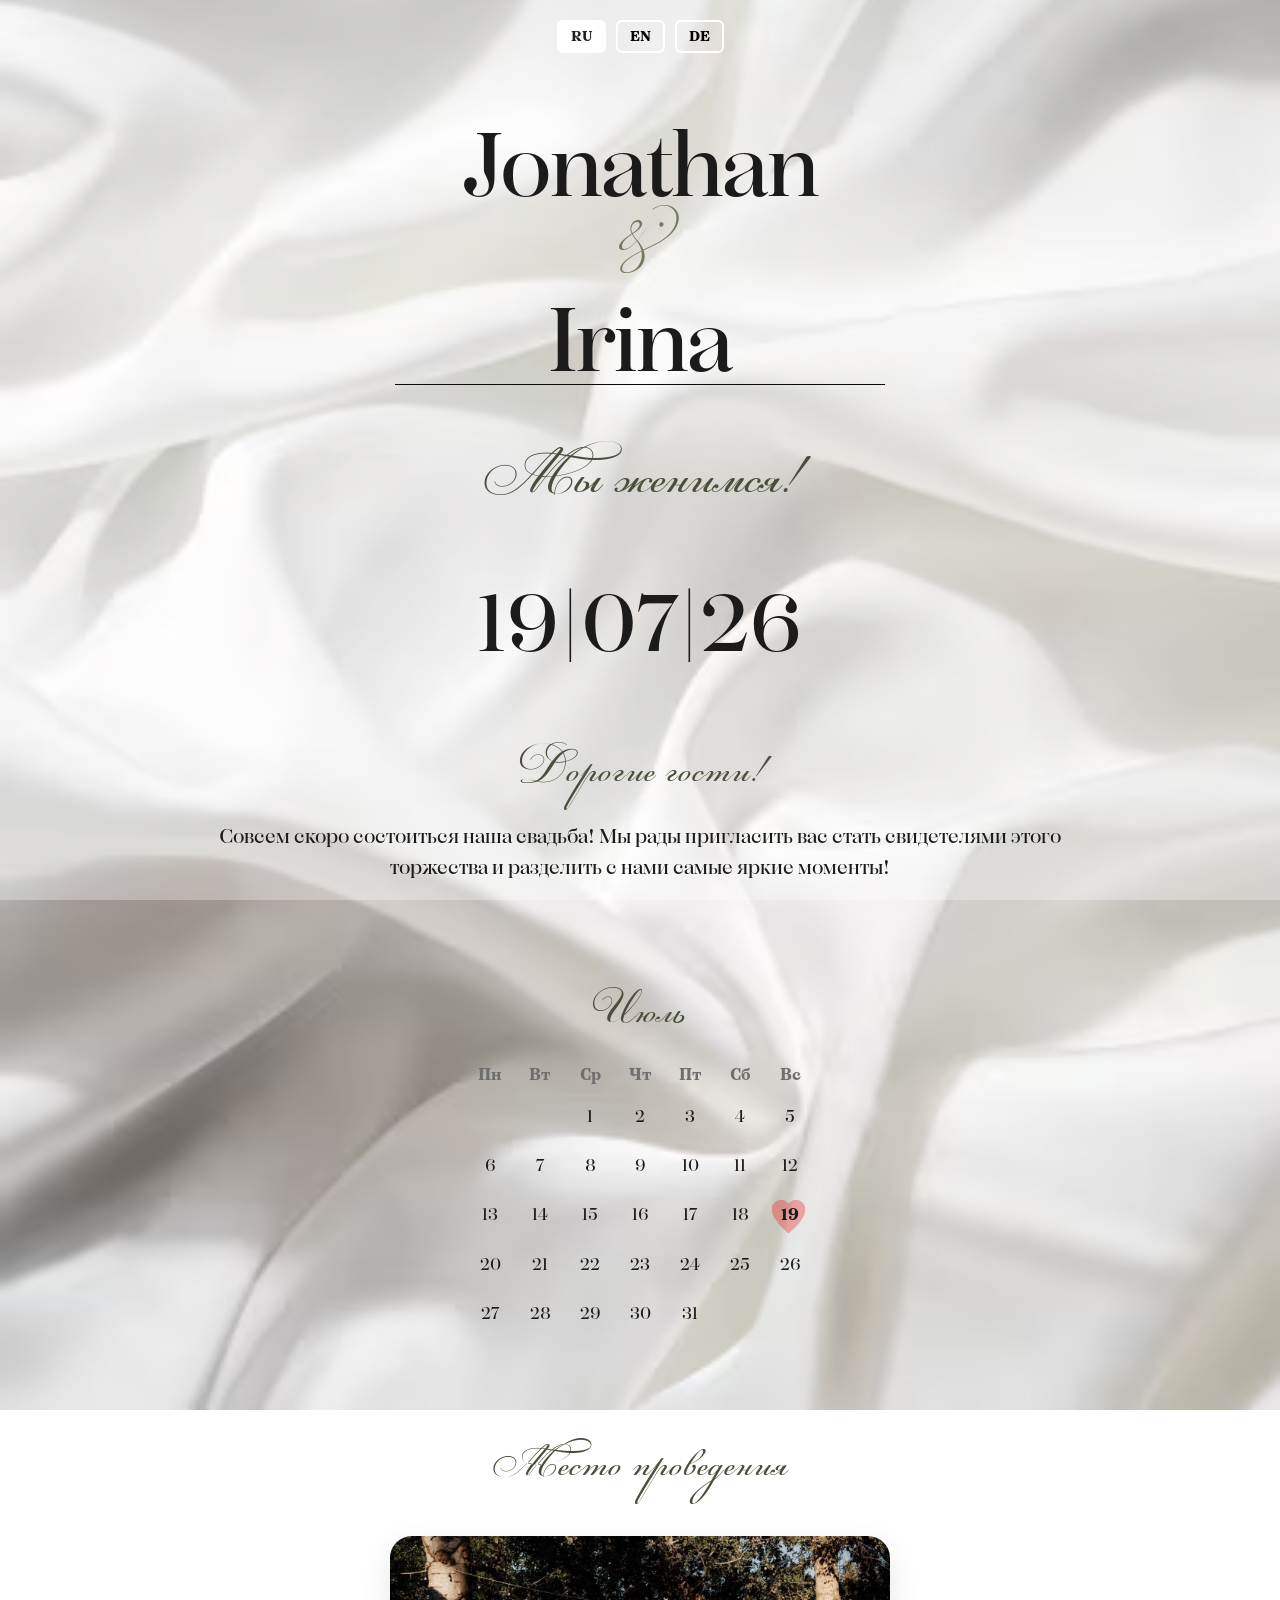
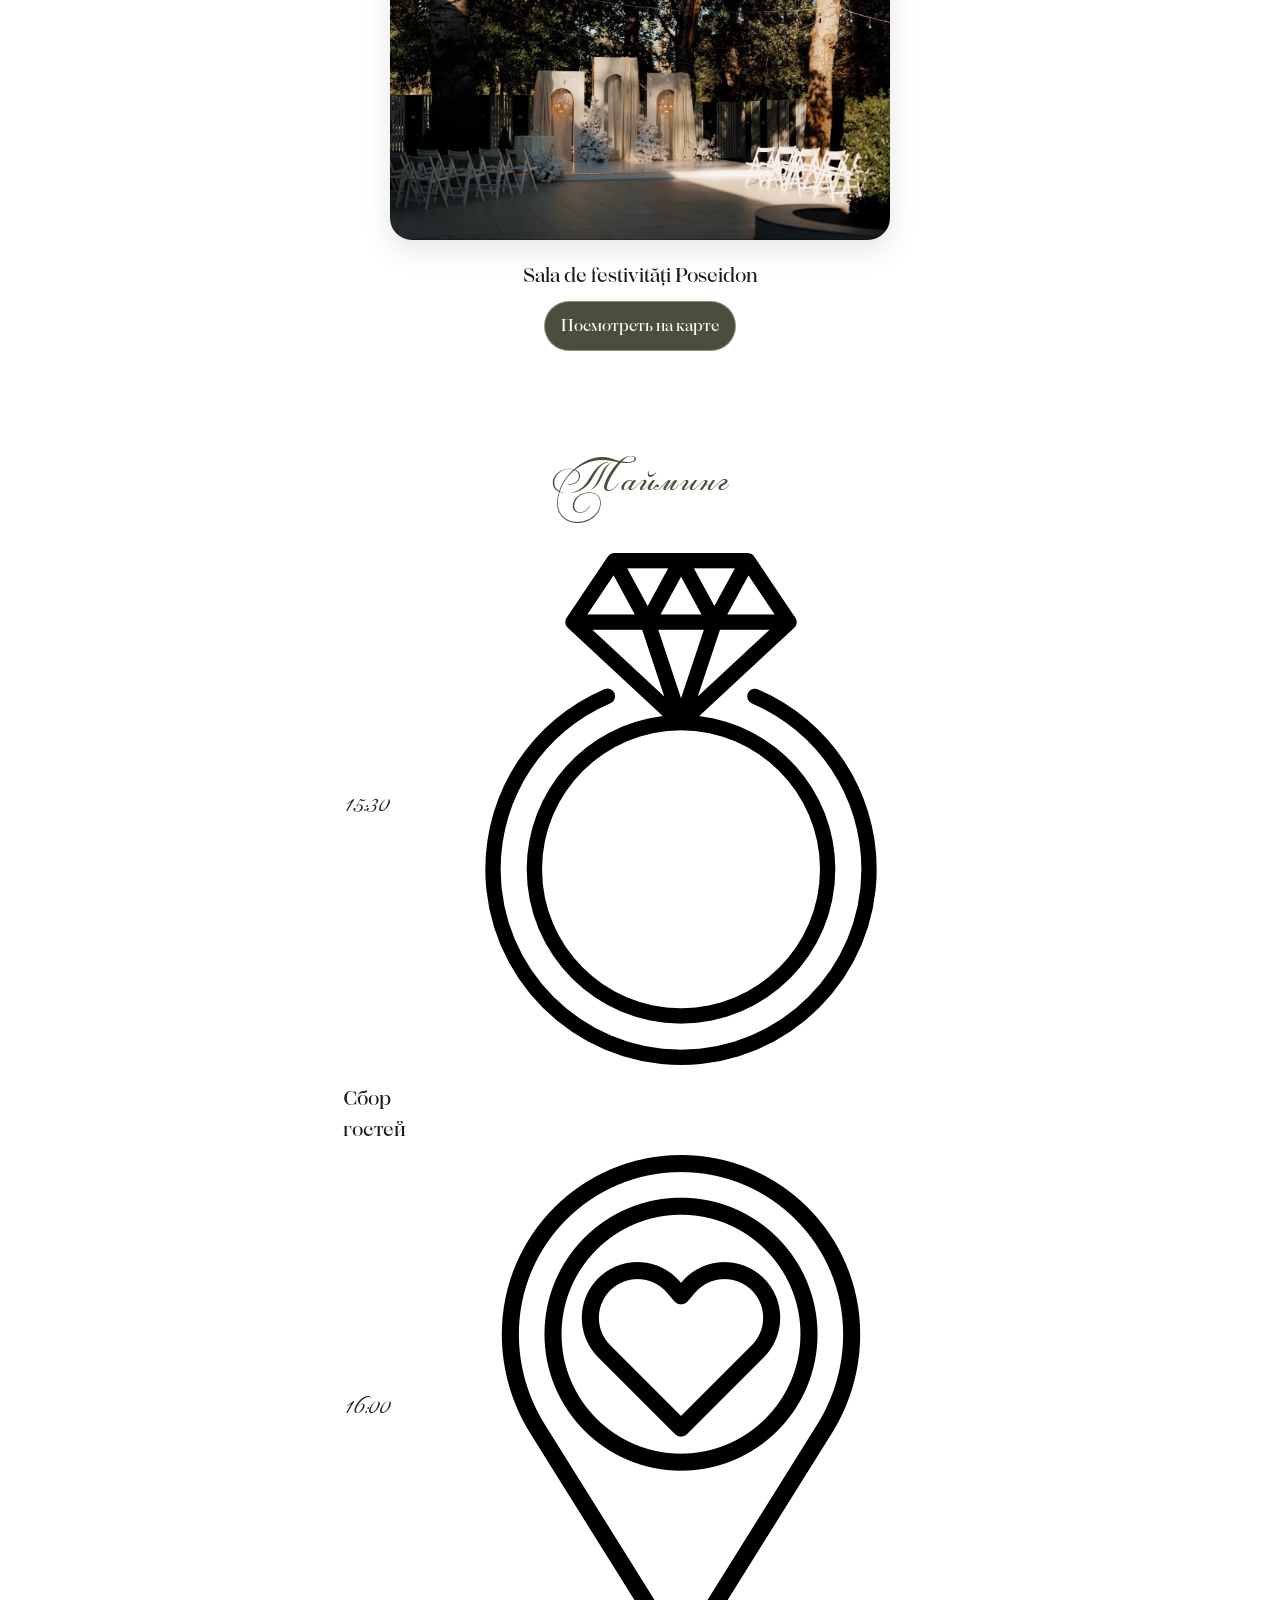
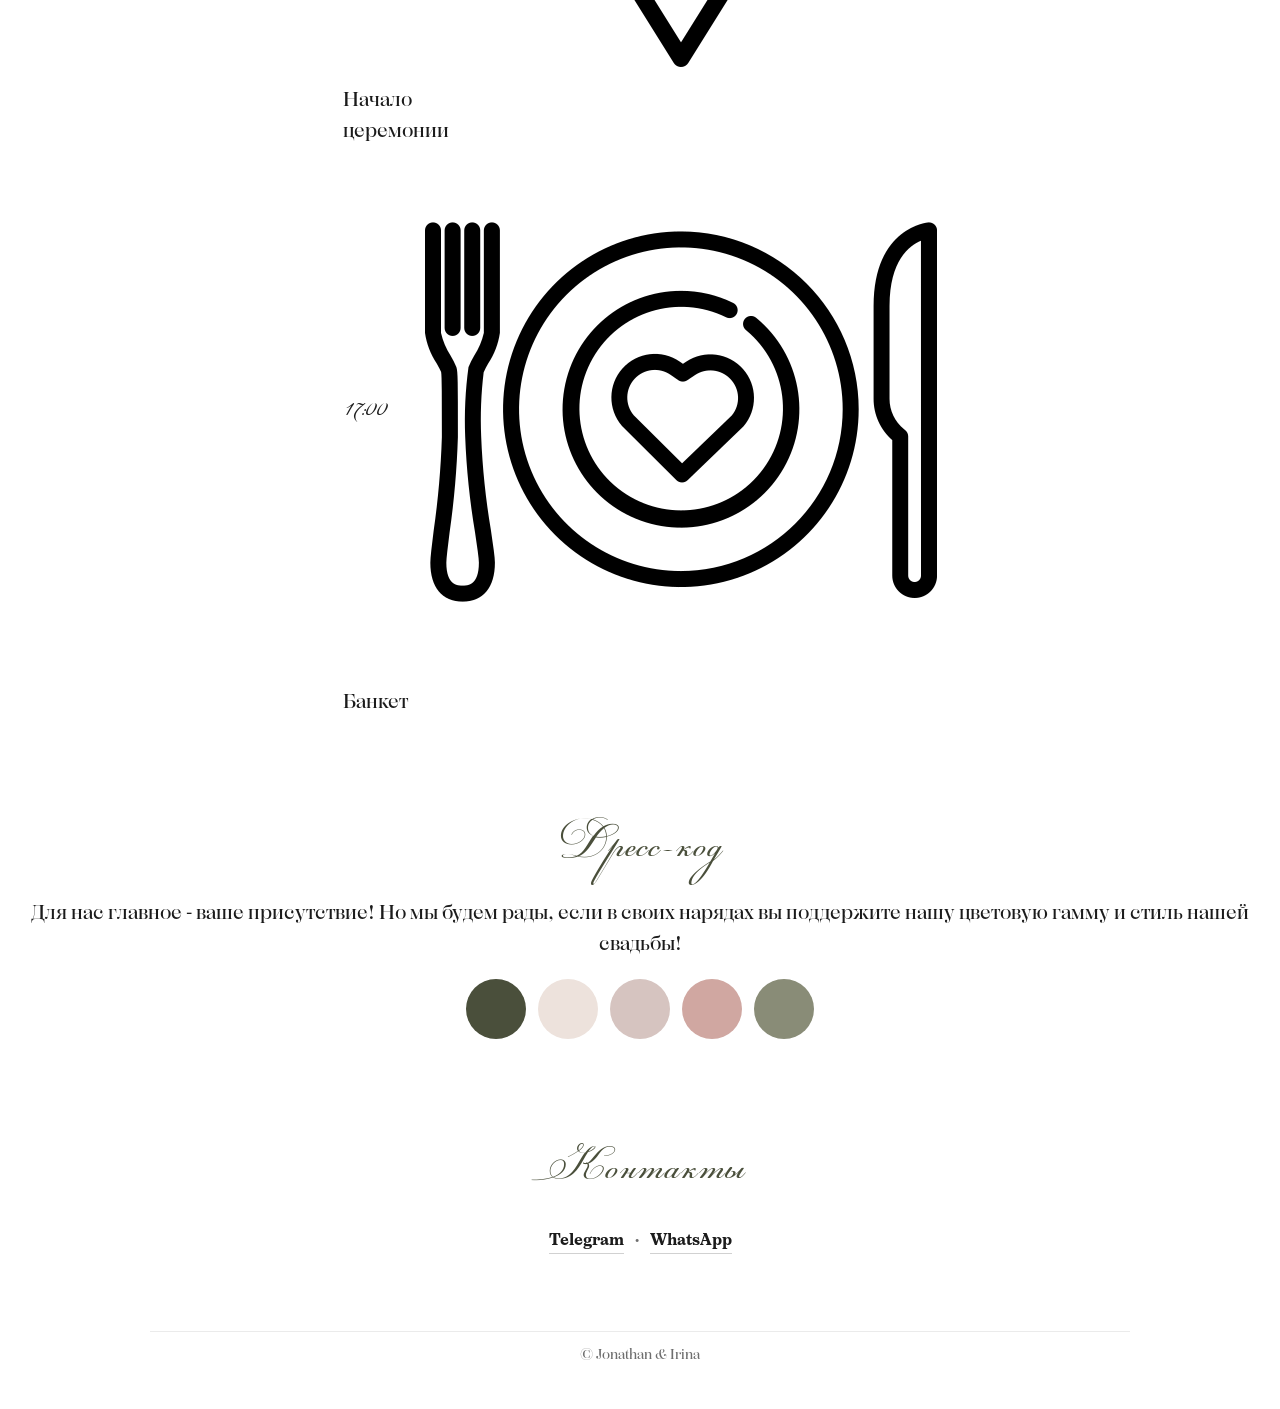
==== commit 38cee39c: "aaaaa" ====
--- a/index.html
+++ b/index.html
@@ -6,6 +6,12 @@
     <title>Wedding Invitation</title>
     <meta name="description" content="Wedding invitation" />
     <link rel="stylesheet" href="style.css" />
+<link rel="icon" href="./images/rings.png" sizes="any" />
+<link rel="icon" href="./images/rings.png" type="image/svg+xml" />
+
+<link rel="apple-touch-icon" href="./images/apple-touch-icon.png" />
+
+<link rel="manifest" href="./site.webmanifest" />
   </head>
   <body>
 <div class="lang">
@@ -18,15 +24,15 @@
       <section class="hero">
         <div class="container">
         <div class="hero__names fade-in">
-          <span class="hero__name name-left">Jonathan</span>
+          <span class="hero__name ">Jonathan</span>
           <span class="hero__amp">&</span>
-          <span class="hero__name name-right">Irina</span>
-        </div>
-        <div class="couple-card fade-in delay-1">
+          <span class="hero__name ">Irina</span>
+        </div>
+        <!-- <div class="couple-card fade-in delay-1">
           <div class="couple-image">
             <img src="./images/couple.jpg" alt="Jonathan & Irina">
           </div>
-        </div>
+        </div> -->
           <hr />
           <p class="kicker fade-in delay-2" data-i18n="we_marry">Мы женимся!</p>
           <p class="data reveal">19|07|26</p>
@@ -111,21 +117,33 @@
       </section>
 
       <section class="section fade-in" id="details">
-        <div class="card fade-in">
-          <h2 class="h2" data-i18n="schedule">Тайминг</h2>
-          <ul class="timeline">
-            <li>
-              <span class="timeline__time">15:30</span><span class="timeline__text" data-i18n="guests_arrival">Сбор гостей</span>
-              </li>
-              <li>
-              <span class="timeline__time">16:00</span><span class="timeline__text" data-i18n="ceremony_start">Начало церемония</span>
-              </li>
-              <li>
-              <span class="timeline__time">17:00</span><span class="timeline__text" data-i18n="banquet">Банкет</span>
-              </li>
-              </ul>
-              </div>
-      </section>
+  <div class="card fade-in">
+    <h2 class="h2" data-i18n="schedule">Тайминг</h2>
+    <ul class="timeline">
+      <li>
+        <span class="timeline__time">15:30</span>
+        <div class="timeline__icon">
+          <img src="./images/ring.png" alt="icon">
+        </div>
+        <span class="timeline__text" data-i18n="guests_arrival">Сбор гостей</span>
+        </li>
+        <li>
+        <span class="timeline__time">16:00</span>
+        <div class="timeline__icon">
+          <img src="./images/placeholder.png" alt="icon">
+        </div>
+        <span class="timeline__text" data-i18n="ceremony_start">Начало церемонии</span>
+        </li>
+        <li>
+        <span class="timeline__time">17:00</span>
+        <div class="timeline__icon">
+          <img src="./images/wedding-dinner.png" alt="icon">
+        </div>
+        <span class="timeline__text" data-i18n="banquet">Банкет</span>
+        </li>
+        </ul>
+        </div>
+        </section>
 
       <section class="section fade-in" id="details">
         <div class="card fade-in">
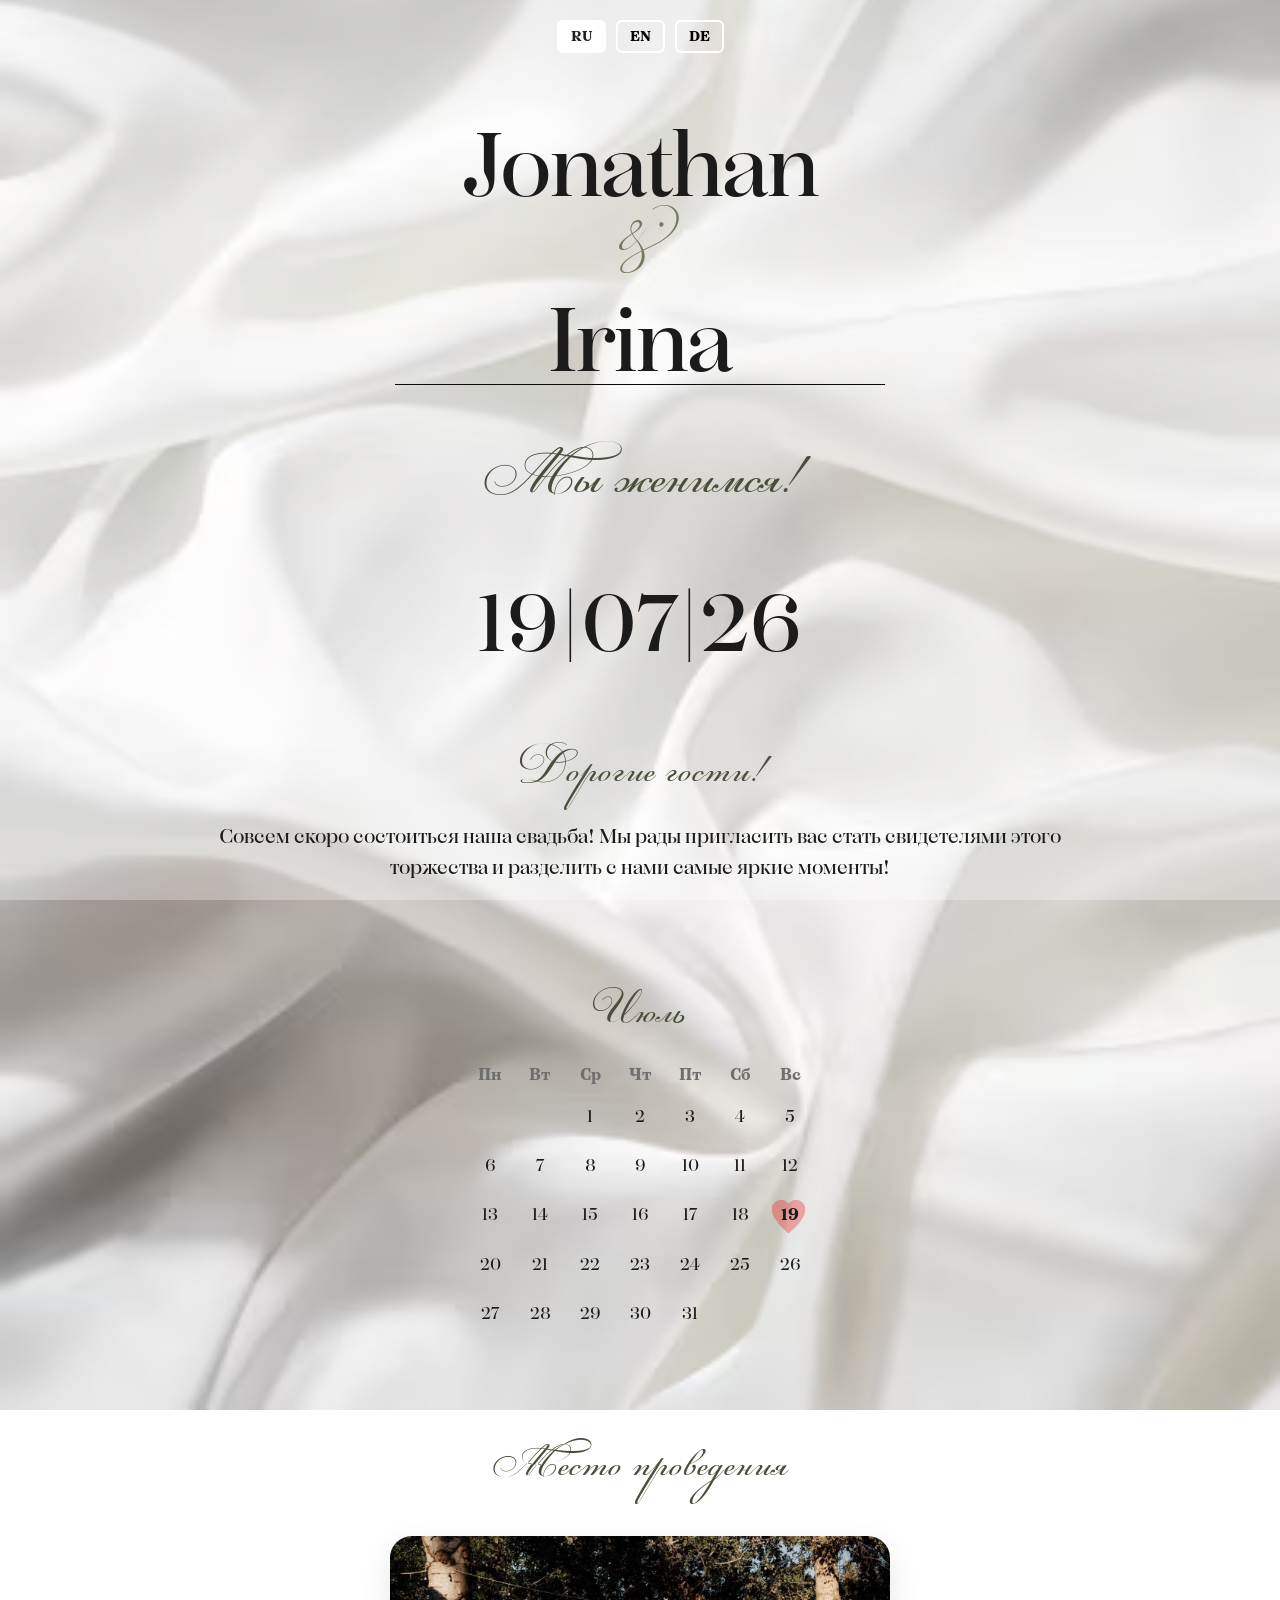
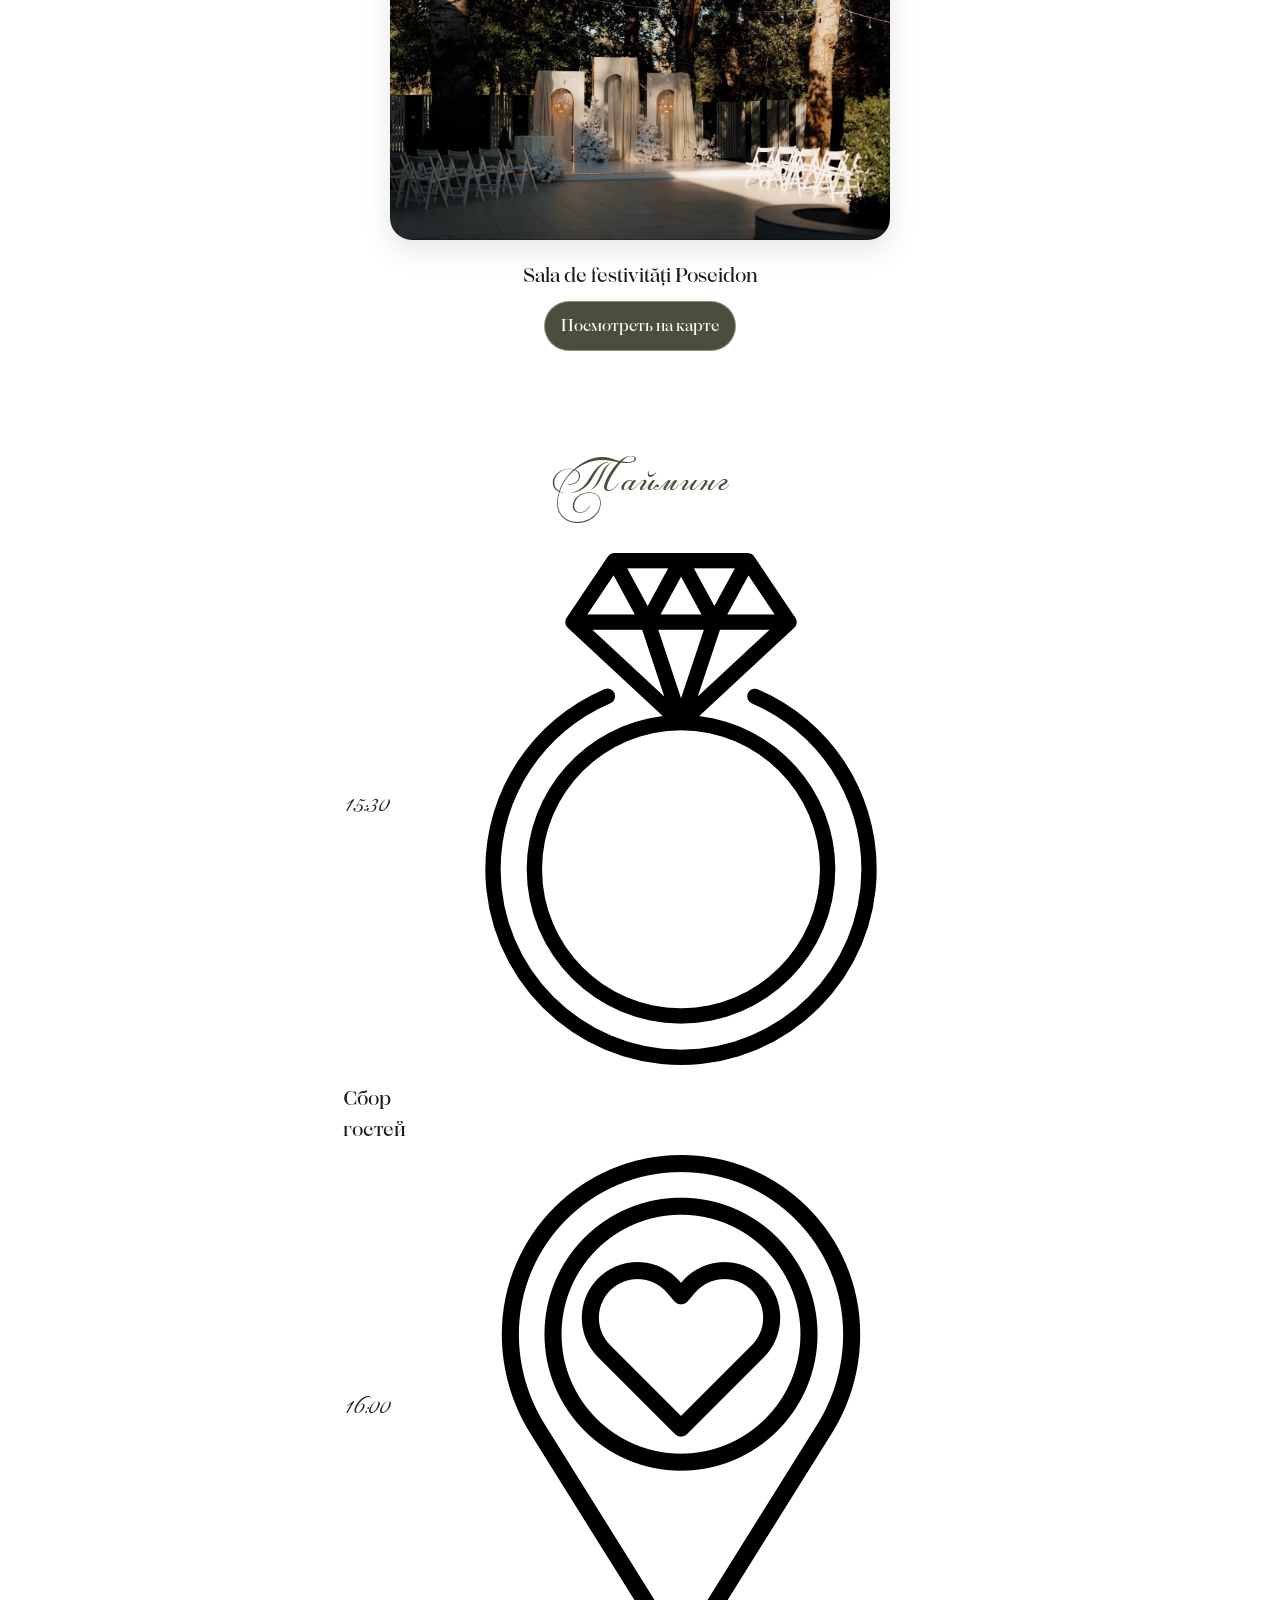
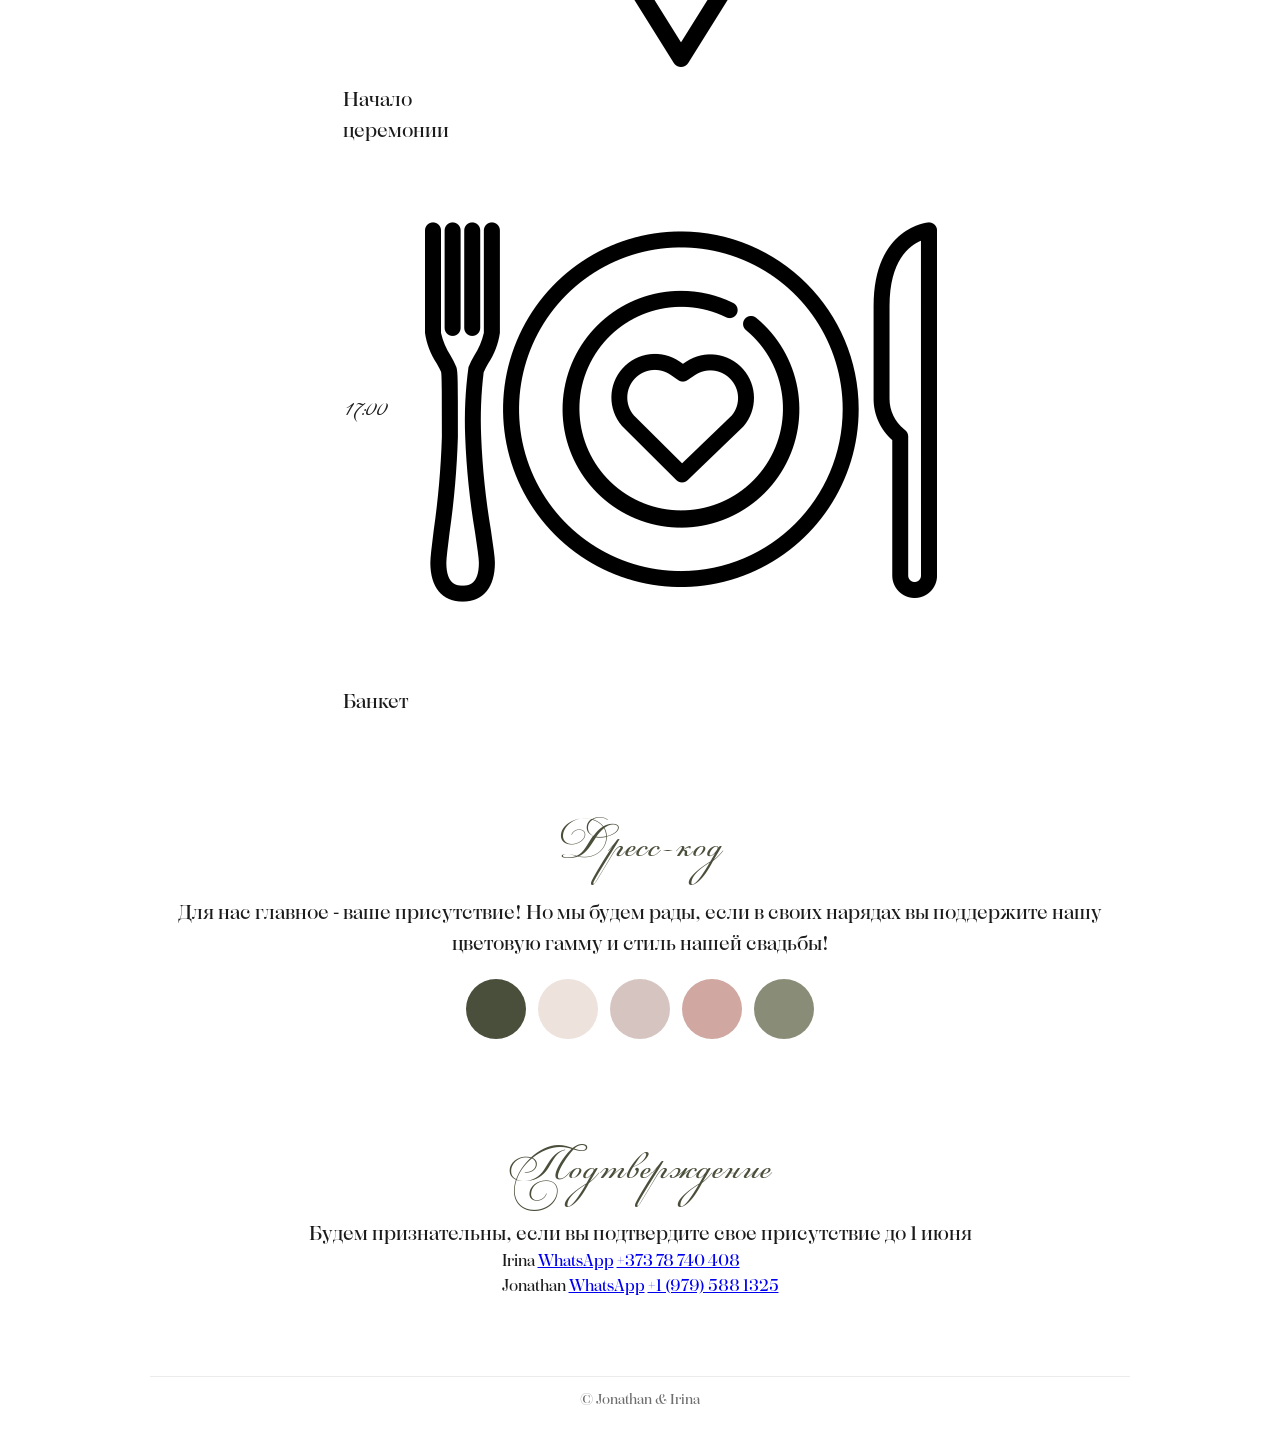
==== commit 543f81e9: "aaaaa" ====
--- a/index.html
+++ b/index.html
@@ -117,7 +117,7 @@
       </section>
 
       <section class="section fade-in" id="details">
-  <div class="card fade-in">
+  <div class="container card fade-in">
     <h2 class="h2" data-i18n="schedule">Тайминг</h2>
     <ul class="timeline">
       <li>
@@ -146,7 +146,7 @@
         </section>
 
       <section class="section fade-in" id="details">
-        <div class="card fade-in">
+        <div class="container card fade-in">
           <h2 class="h2" data-i18n="dress_code">Дресс-код</h2>
           <p class="p" data-i18n="dress_text">
             Для нас главное - ваше присутствие! Но мы будем рады, если в своих нарядах вы поддержите нашу цветовую гамму и
@@ -164,15 +164,28 @@
       </section>
 
       <section class="section fade-in">
-        <div class="container card fade-in">
-          <h2 class="h2" data-i18n="contacts_title">Контакты</h2>
-          <div class="contacts">
-            <a class="link" href="https://t.me/username" target="_blank" rel="noopener">Telegram</a>
-            <span class="dot">•</span>
-            <a class="link" href="https://wa.me/37378740408" target="_blank" rel="noopener">WhatsApp</a>
-          </div>
-        </div>
-      </section>
+              <div class="container card rsvp-card">
+                <h2 class="h2" data-i18n="rsvp_title">Подтверждение</h2>
+                <p class="p rsvp-deadline">
+                <span data-i18n="rsvp_text"> Будем признательны, если вы подтвердите свое присутствие до</span>
+                <span class="highlight" data-i18n="rsvp_date">1 июня</span>
+                </p>
+              
+                <div class="rsvp-grid">
+                  <div class="contact-box">
+                    <span class="contact-name">Irina</span>
+                      <a href="https://wa.me/37378740408" class="btn-contact wa" target="_blank">WhatsApp</a>
+                      <a href="tel:+37378740408" class="link-tel">+373 78 740 408</a>
+                  </div>
+              
+                  <div class="contact-box">
+                    <span class="contact-name">Jonathan</span>
+                      <a href="https://wa.me/19795881325" class="btn-contact wa" target="_blank">WhatsApp</a>
+                      <a href="tel:+1 (979) 588 1325" class="link-tel">+1 (979) 588 1325</a>
+                  </div>
+                  </div>
+                  </div>
+              </section>
 
       <footer class="footer">
         <div class="container footer__inner">
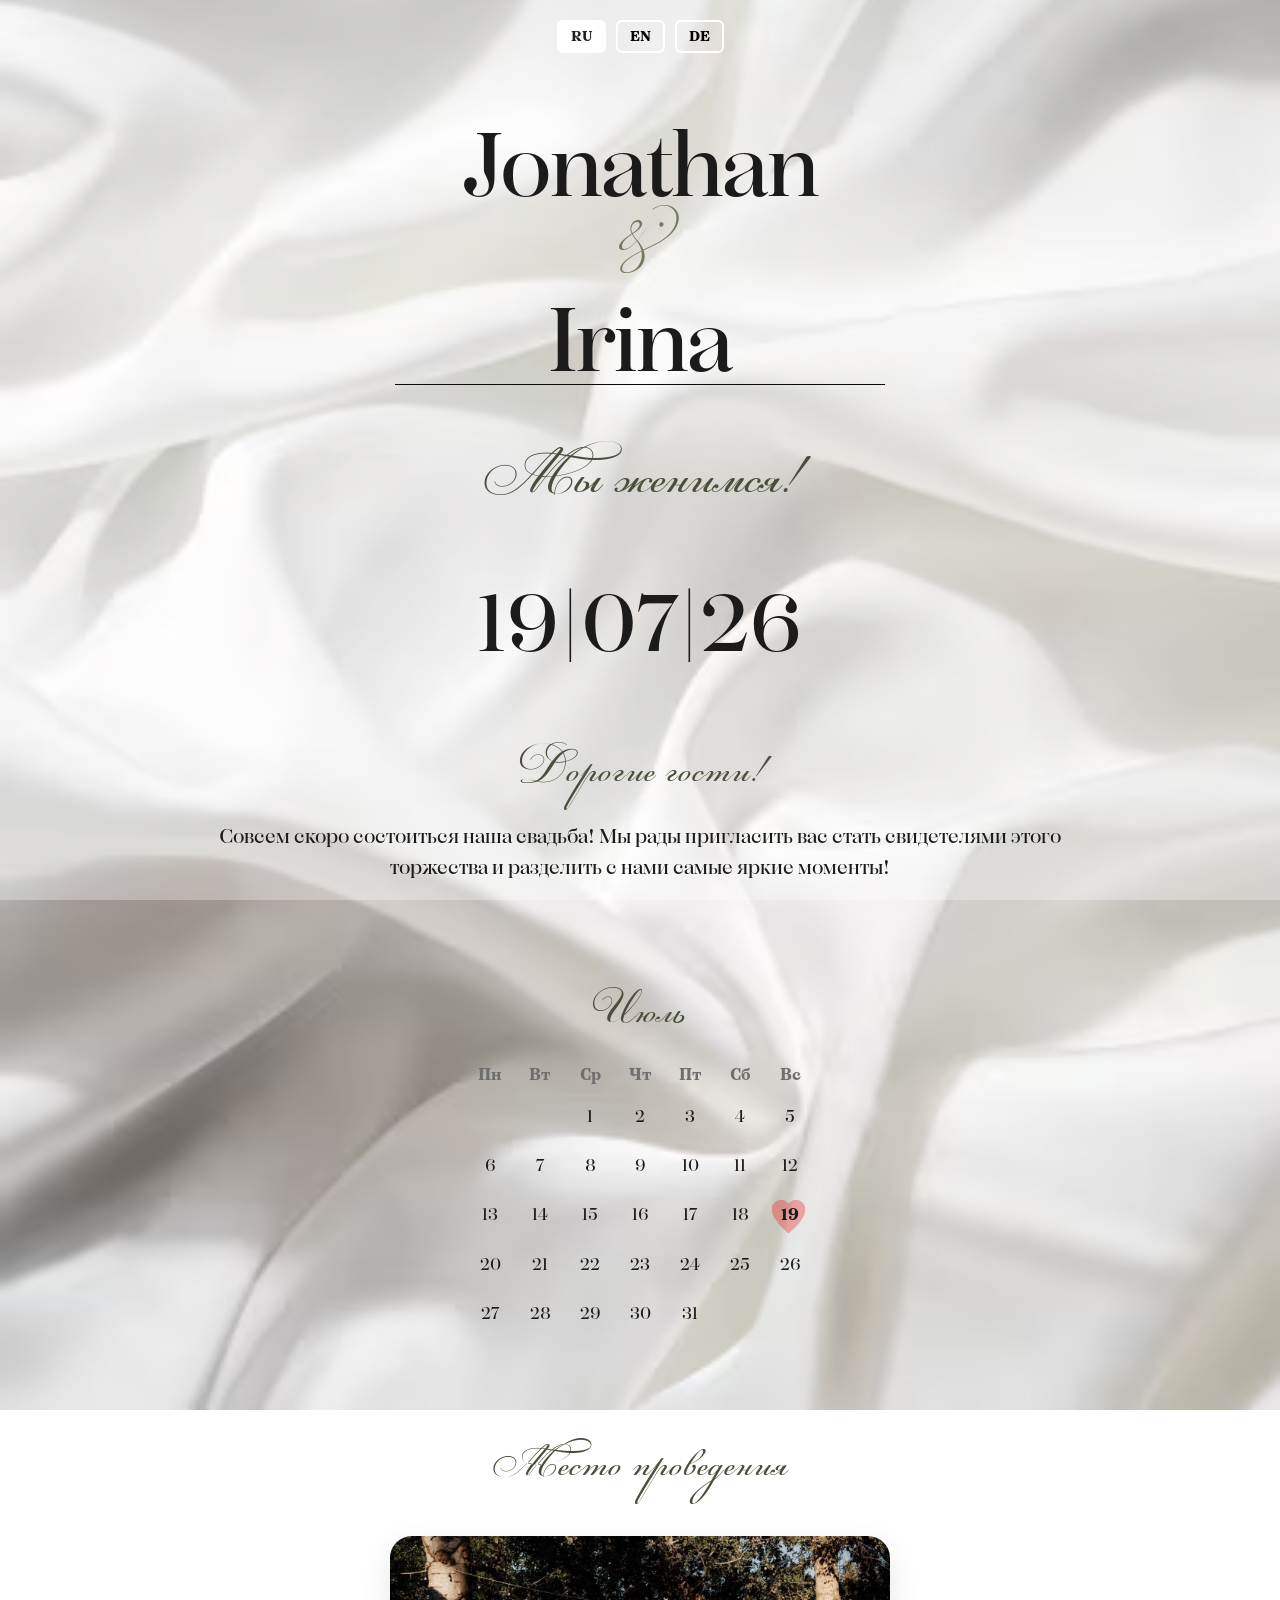
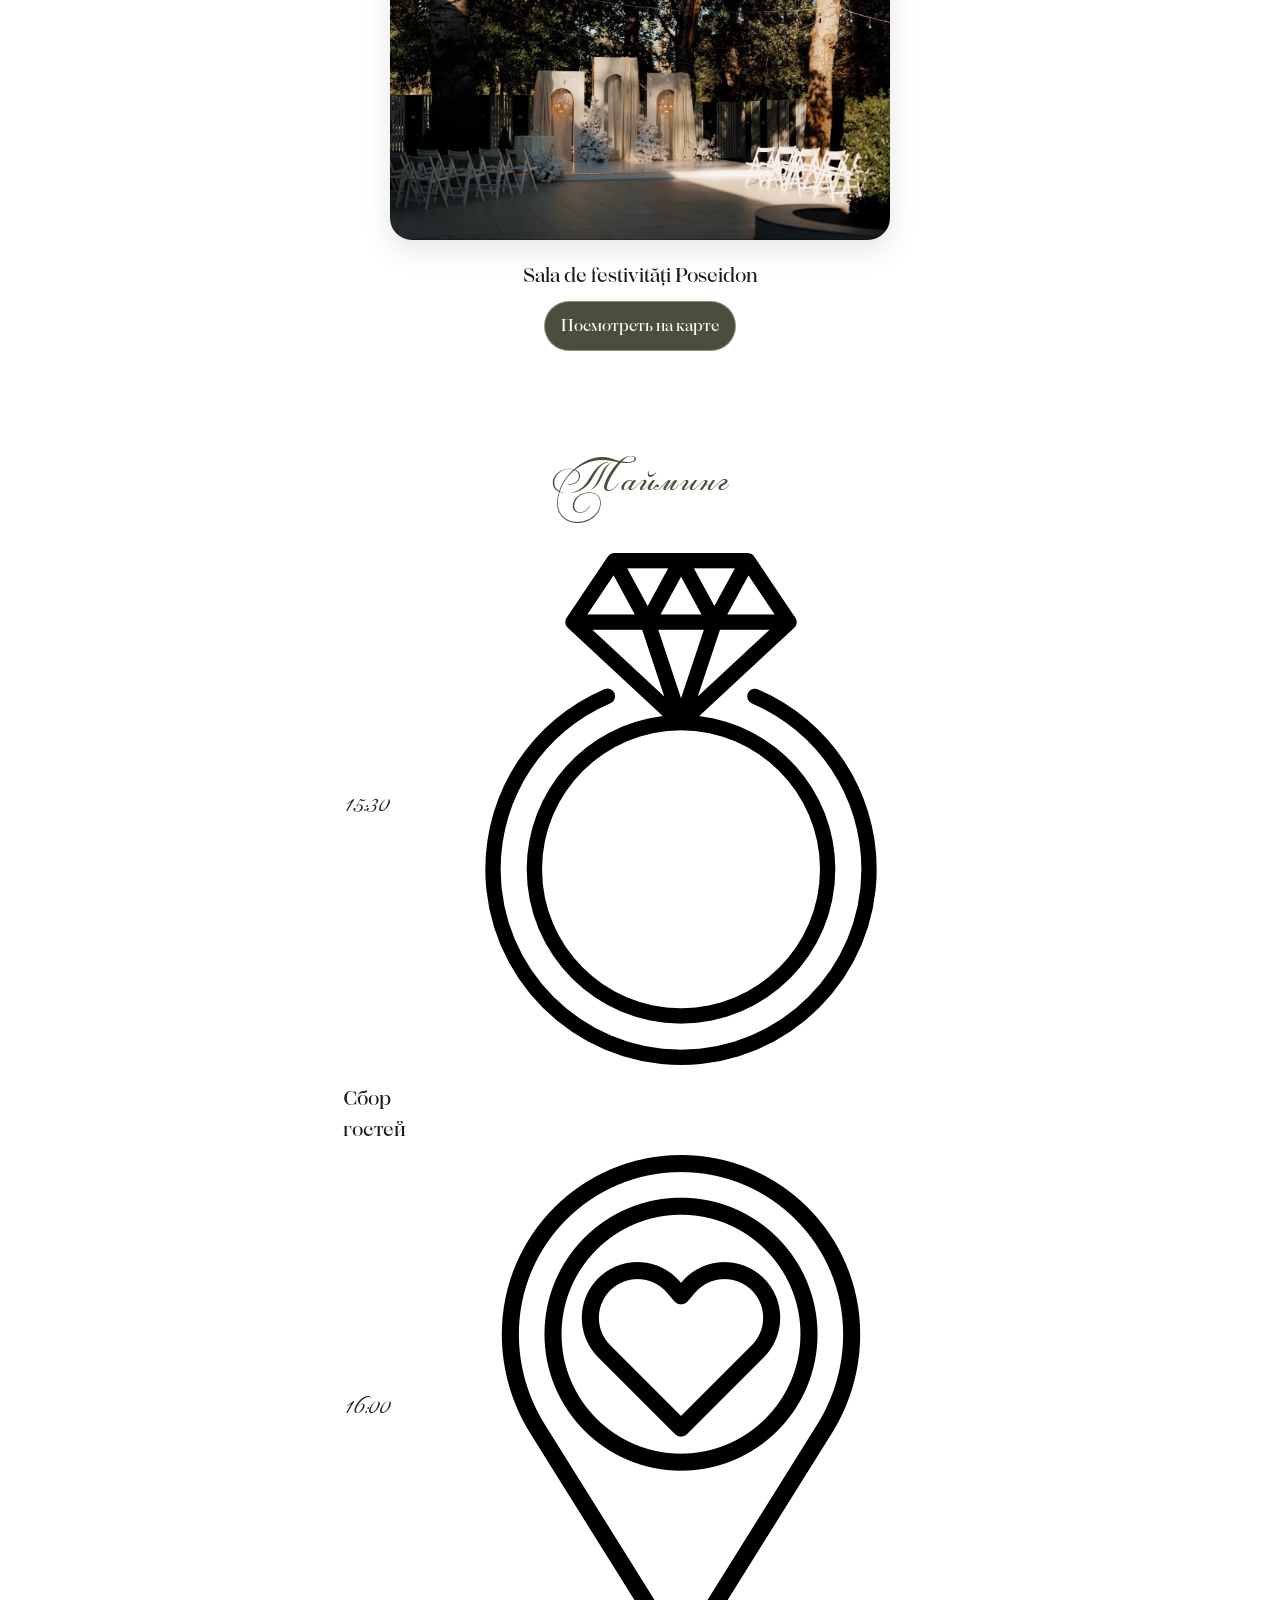
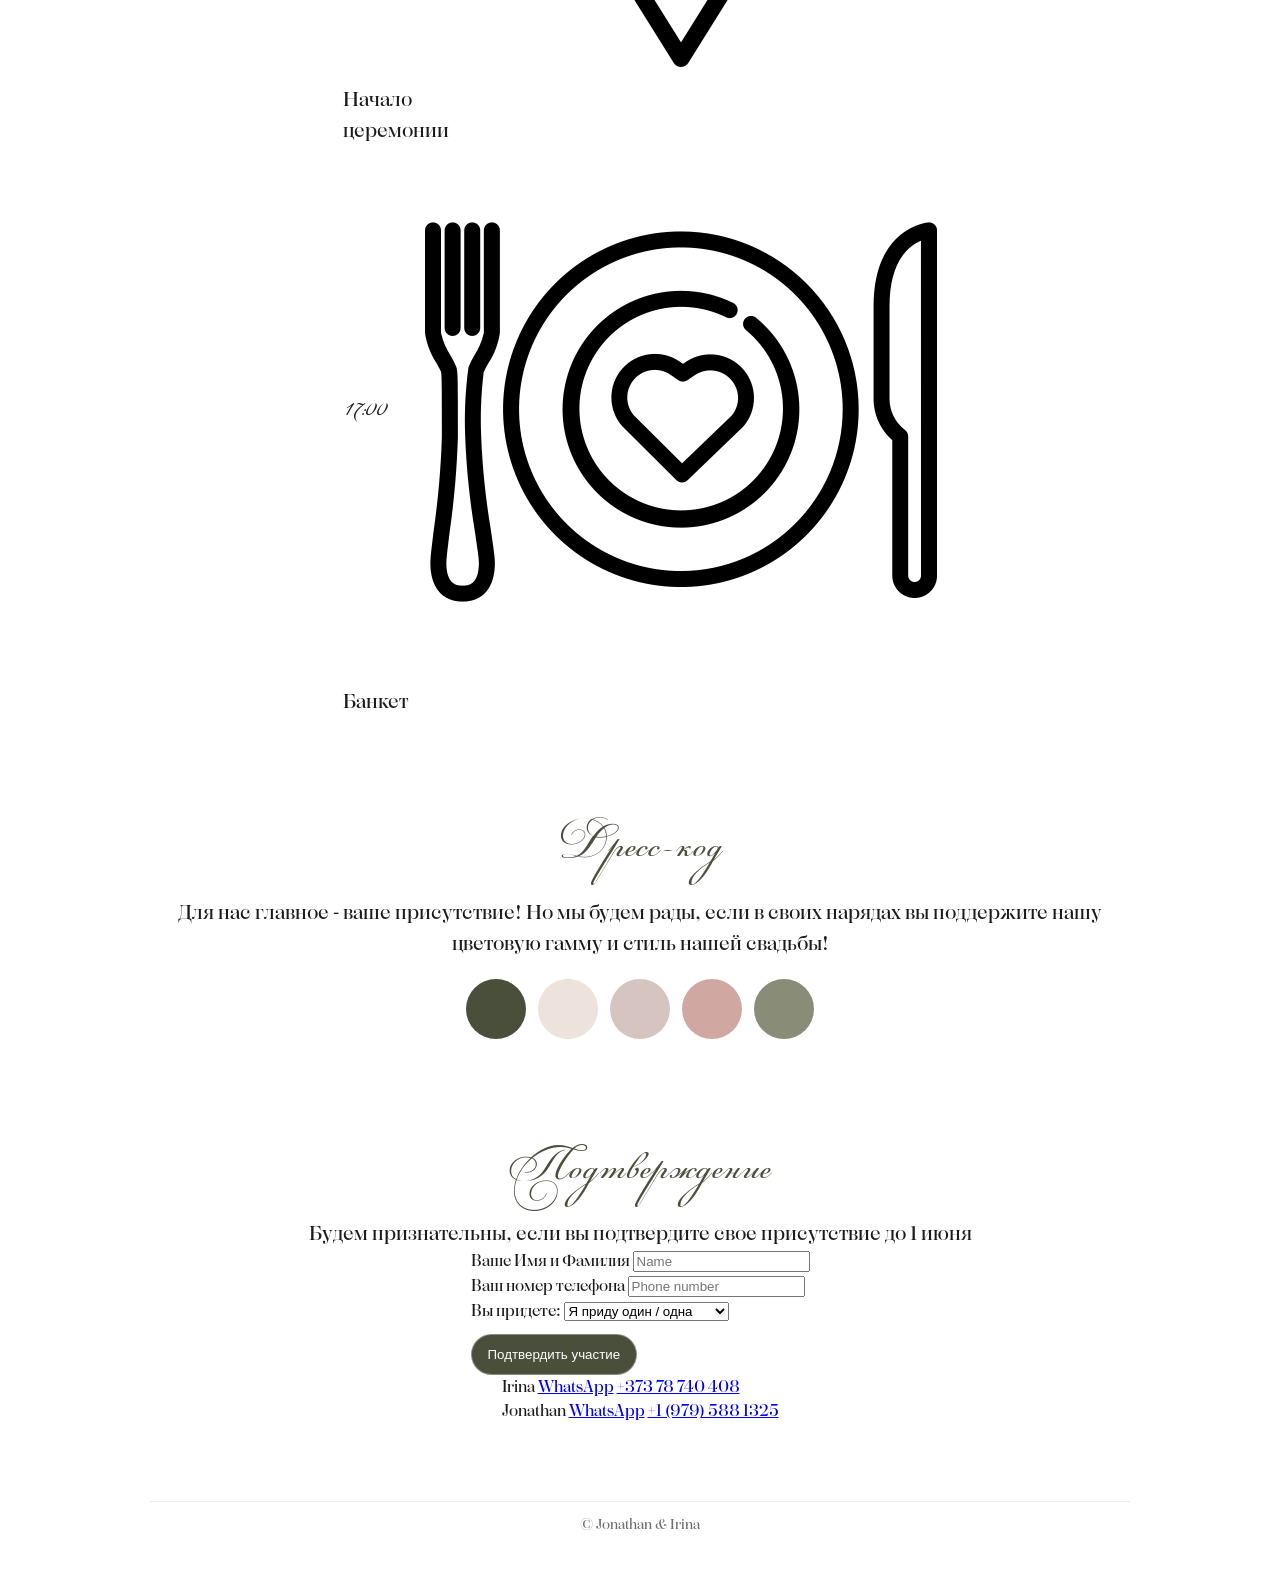
==== commit 22638365: "AAAA" ====
--- a/index.html
+++ b/index.html
@@ -163,29 +163,71 @@
         </div>
       </section>
 
-      <section class="section fade-in">
-              <div class="container card rsvp-card">
-                <h2 class="h2" data-i18n="rsvp_title">Подтверждение</h2>
-                <p class="p rsvp-deadline">
-                <span data-i18n="rsvp_text"> Будем признательны, если вы подтвердите свое присутствие до</span>
-                <span class="highlight" data-i18n="rsvp_date">1 июня</span>
-                </p>
-              
-                <div class="rsvp-grid">
+    <section class="section fade-in">
+      <div class="container card rsvp-card">
+        <h2 class="h2" data-i18n="rsvp_title">Подтверждение</h2>
+        <p class="p rsvp-deadline">
+      <span data-i18n="rsvp_text"> Будем признательны, если вы подтвердите свое присутствие
+        до</span>
+      <span class="highlight" data-i18n="rsvp_date">1 июня</span>
+      </p>
+    <form action="https://formspree.io/f/xyknzzrd" method="POST" class="rsvp-form" id="weddingForm">
+      <div class="form-group">
+        <label class="form-label" data-i18n="form_name">Ваше Имя и Фамилия</label>
+        <input type="text" name="guest_1_name" placeholder="Name" required class="form-input">
+      </div>
+      <div class="form-group">
+        <label class="form-label" data-i18n="form_phone">Ваш номер телефона</label>
+        <input type="tel" name="guest_1_phone" placeholder="Phone number" required class="form-input">
+      </div>
+      <div class="form-group">
+        <label class="form-label" data-i18n="form_attendance">Вы придете:</label>
+        <select name="attendance_type" id="attendanceSelect" class="form-input" required>
+          <option value="single" data-i18n="attend_single">Я приду один / одна</option>
+          <option value="couple" data-i18n="attend_couple">Приду с парой</option>
+          <option value="family" data-i18n="attend_family">Придем семьей</option>
+          <option value="none" data-i18n="attend_none">К сожалению, не смогу</option>
+        </select>
+      </div>
+      <div id="coupleSection" class="dynamic-section" style="display: none;">
+        <div class="form-group">
+          <label class="form-label" data-i18n="partner_name">Имя партнера</label>
+          <input type="text" name="partner_name" placeholder="Partner's name" class="form-input">
+        </div>
+        <div class="form-group">
+          <label class="form-label" data-i18n="partner_phone">Телефон партнера</label>
+          <input type="tel" name="partner_phone" placeholder="Partner's phone" class="form-input">
+        </div>
+      </div>
+      <div id="coupleSection" class="dynamic-section" style="display: none;">
+        <div class="form-group">
+          <label class="form-label" data-i18n="guest_name">Имя вашего спутника / спутницы</label>
+          <input type="text" name="partner_name" class="form-input">
+        </div>
+      </div>
+
+  <div id="familySection" class="dynamic-section" style="display: none;">
+    <div class="form-group">
+      <label class="form-label" data-i18n="family_names">Имена всех членов семьи</label>
+      <textarea name="family_names" placeholder="Names of all family members" class="form-input"></textarea>
+    </div>
+  </div>
+  <button type="submit" class="btn btn--ghost" data-i18n="confirm_btn">Подтвердить участие</button>
+  </form>
+  <div class="rsvp-grid">
                   <div class="contact-box">
                     <span class="contact-name">Irina</span>
                       <a href="https://wa.me/37378740408" class="btn-contact wa" target="_blank">WhatsApp</a>
                       <a href="tel:+37378740408" class="link-tel">+373 78 740 408</a>
-                  </div>
-              
+                      </div>
                   <div class="contact-box">
                     <span class="contact-name">Jonathan</span>
                       <a href="https://wa.me/19795881325" class="btn-contact wa" target="_blank">WhatsApp</a>
                       <a href="tel:+1 (979) 588 1325" class="link-tel">+1 (979) 588 1325</a>
-                  </div>
-                  </div>
-                  </div>
-              </section>
+                      </div>
+                      </div>
+                      </div>
+                      </section>
 
       <footer class="footer">
         <div class="container footer__inner">
@@ -253,7 +295,7 @@
                 entries.forEach(entry => {
                   if (entry.isIntersecting) {
                     entry.target.classList.add("visible");
-                    observer.unobserve(entry.target); // чтобы появлялось один раз
+                    observer.unobserve(entry.target); 
                   }
                 });
               }, {
@@ -263,6 +305,25 @@
               reveals.forEach(el => observer.observe(el));
 
             });
+
+              document.addEventListener("DOMContentLoaded", function () {
+                const select = document.getElementById('attendanceSelect');
+                const coupleSection = document.getElementById('coupleSection');
+                const familySection = document.getElementById('familySection');
+
+                select.addEventListener('change', function () {
+                  const value = this.value;
+
+                  coupleSection.style.display = 'none';
+                  familySection.style.display = 'none';
+
+                  if (value === 'couple') {
+                    coupleSection.style.display = 'flex';
+                  } else if (value === 'family') {
+                    familySection.style.display = 'flex';
+                  }
+                });
+            });
 </script>
   </body>
 </html>
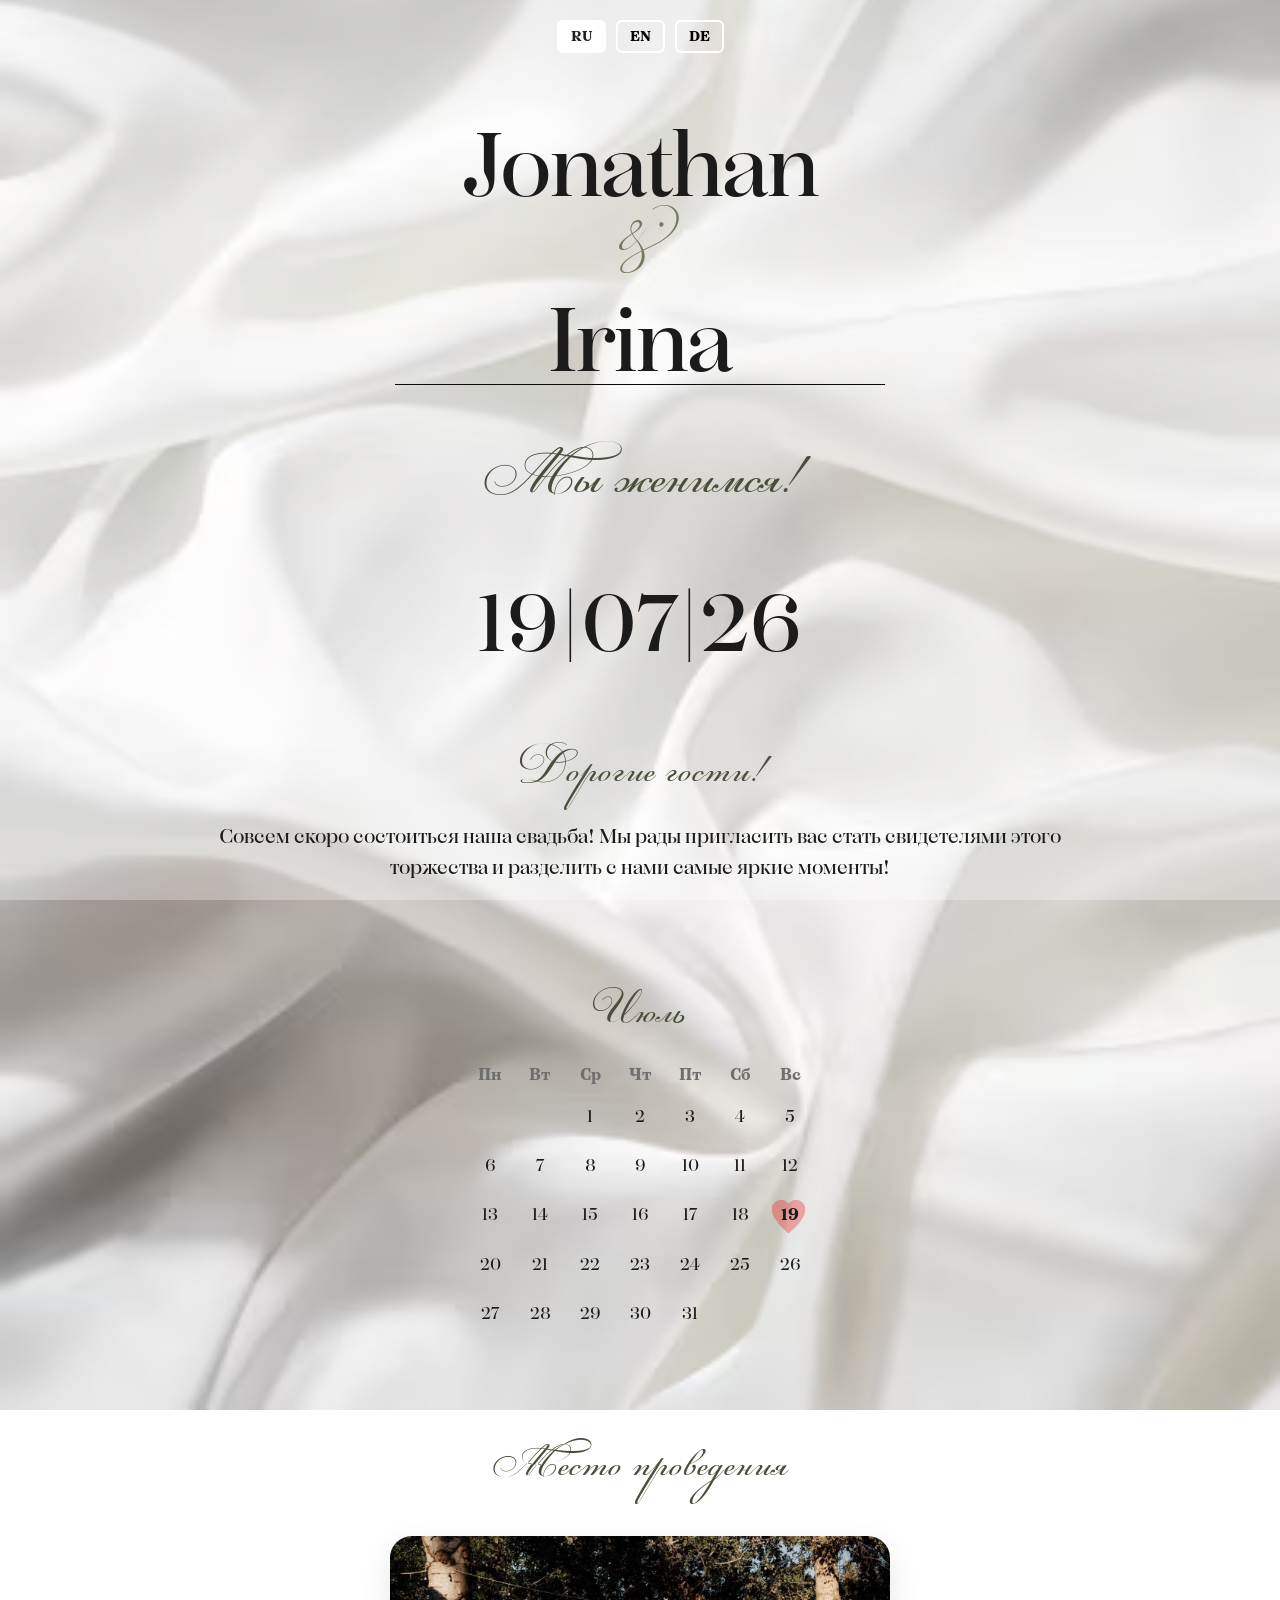
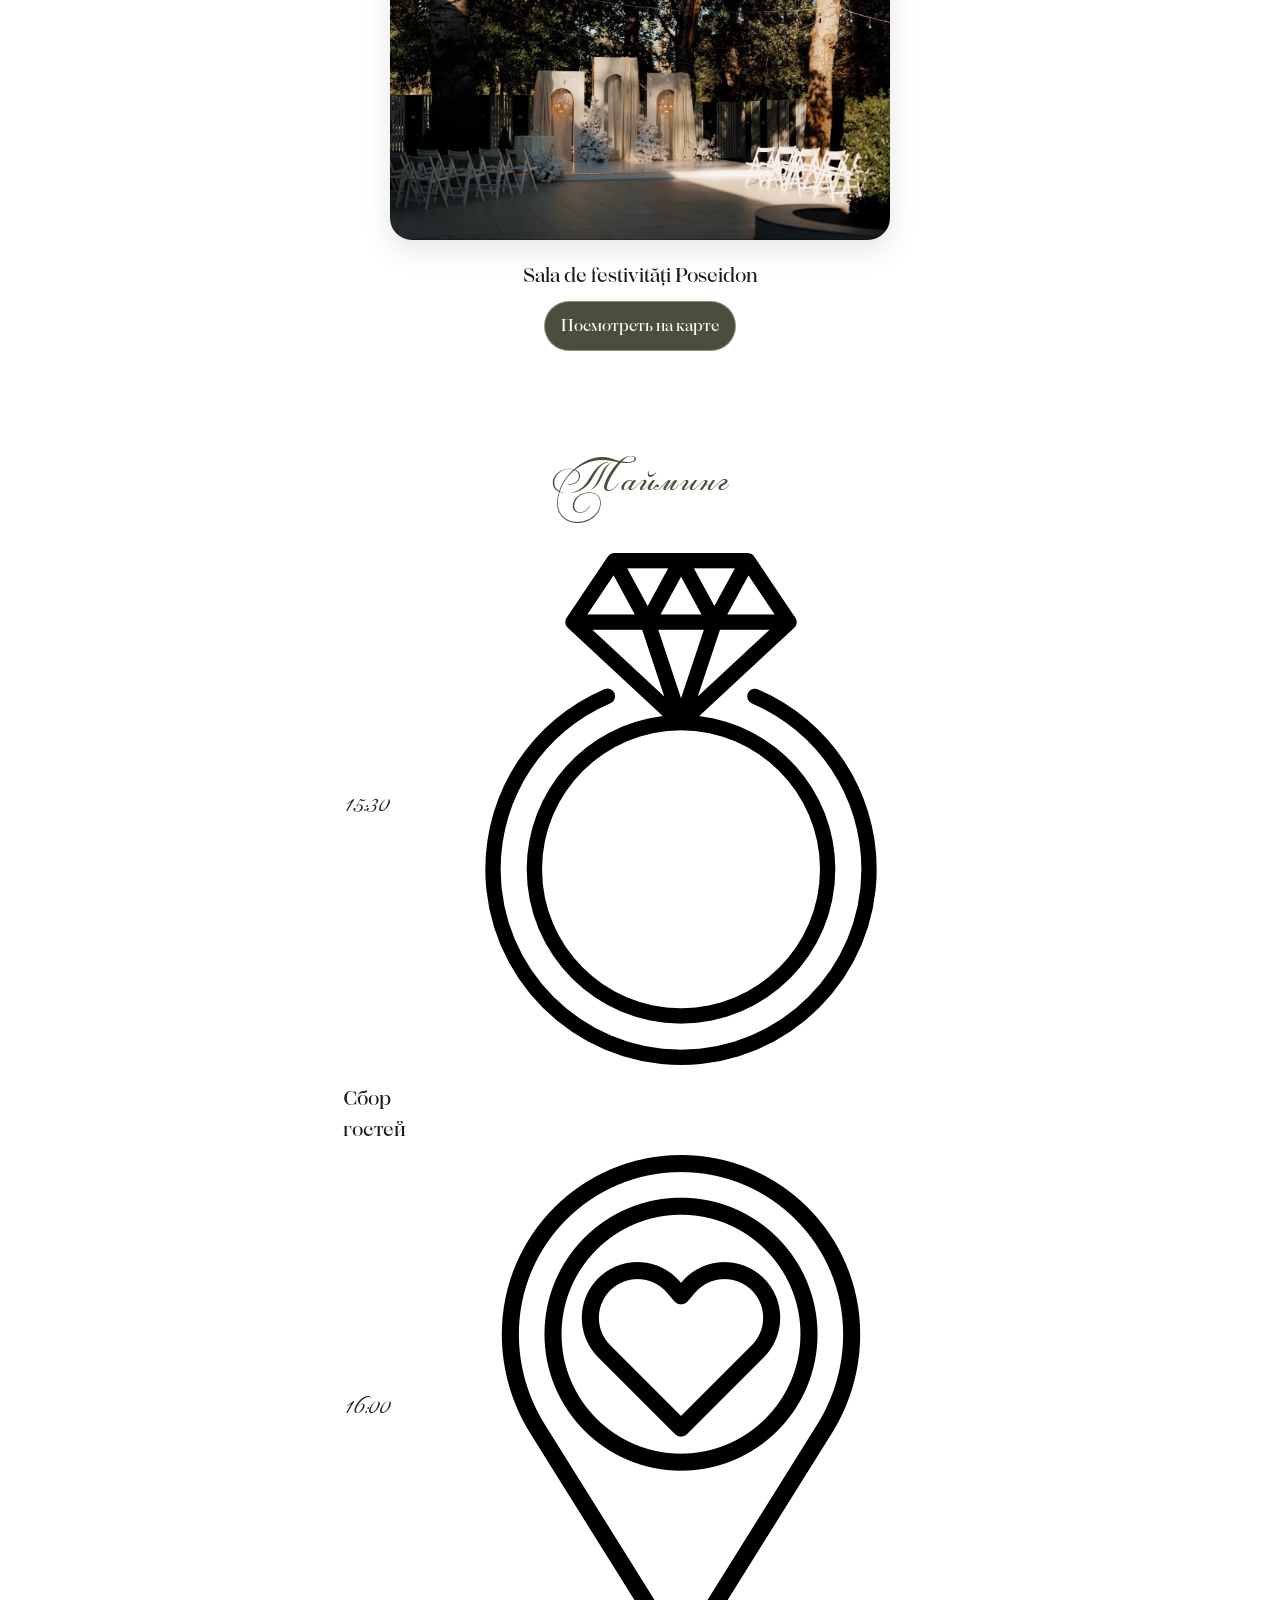
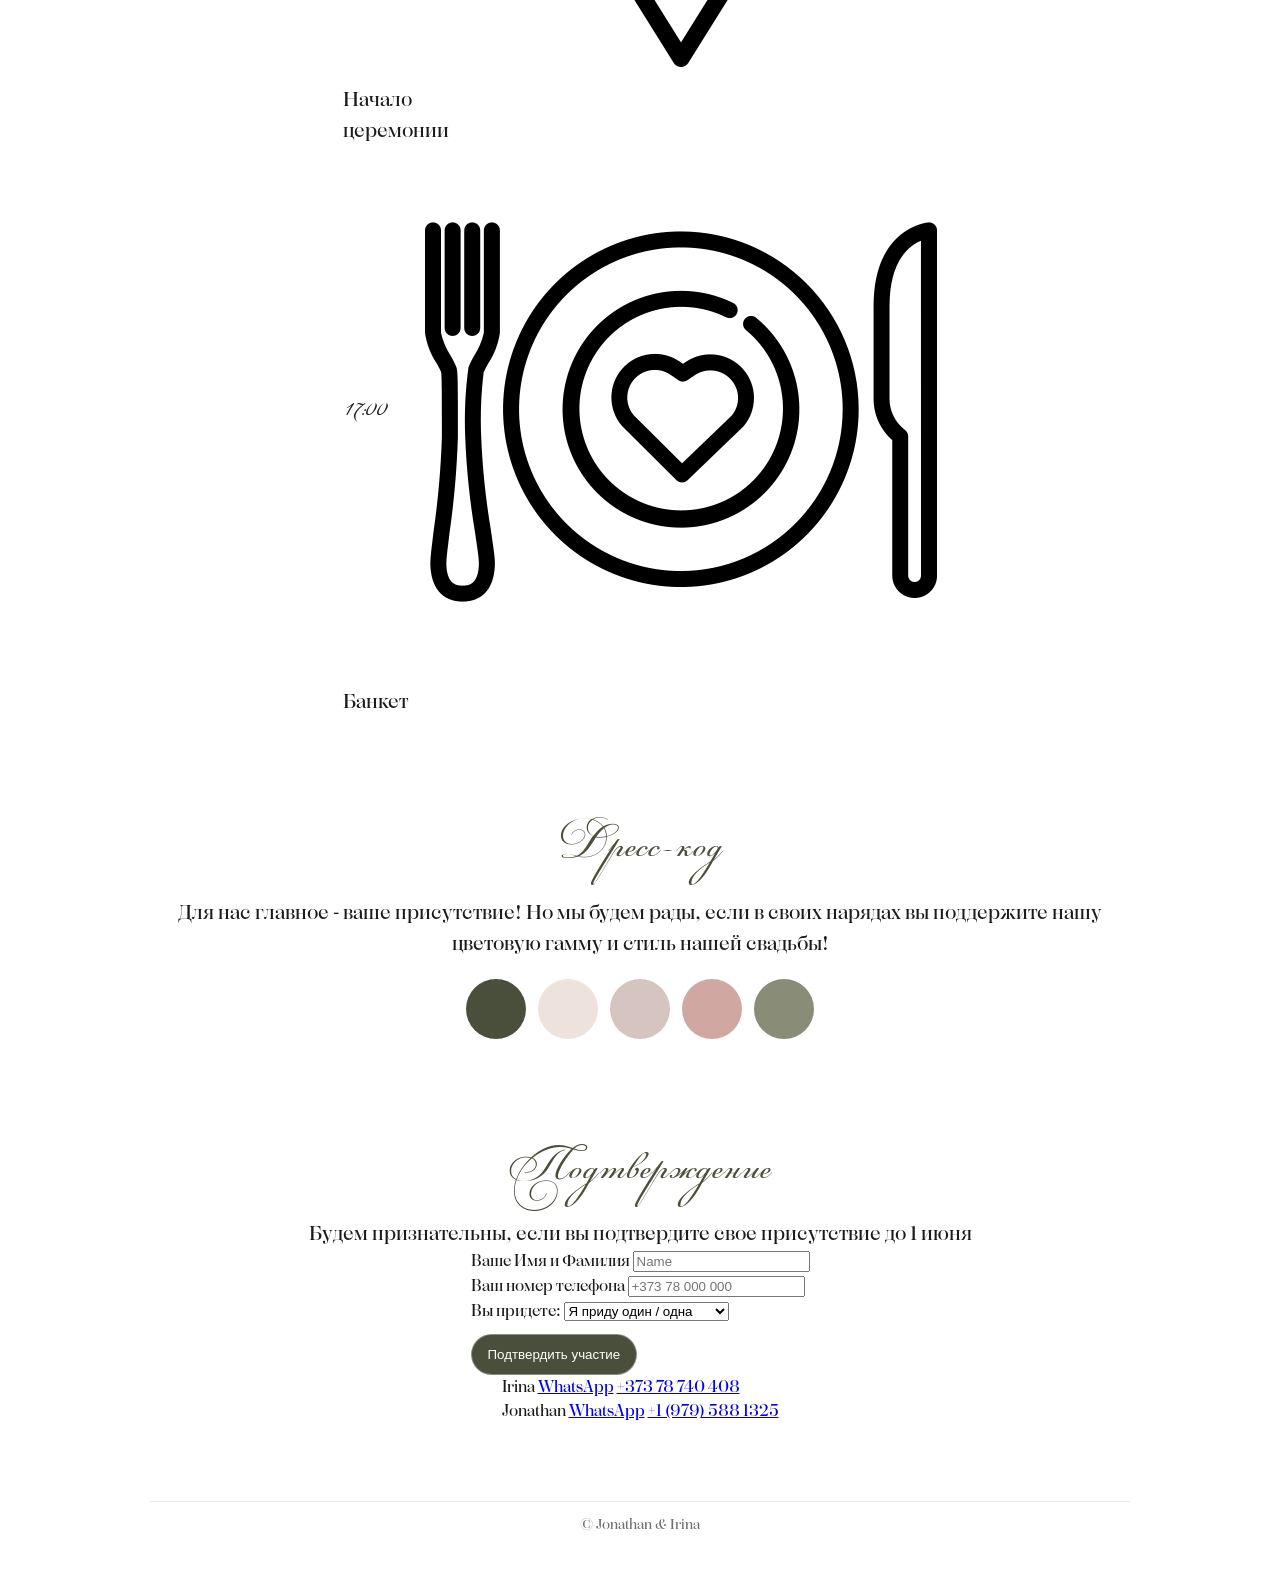
==== commit 893a1964: "AAAA" ====
--- a/index.html
+++ b/index.html
@@ -176,10 +176,11 @@
         <label class="form-label" data-i18n="form_name">Ваше Имя и Фамилия</label>
         <input type="text" name="guest_1_name" placeholder="Name" required class="form-input">
       </div>
-      <div class="form-group">
-        <label class="form-label" data-i18n="form_phone">Ваш номер телефона</label>
-        <input type="tel" name="guest_1_phone" placeholder="Phone number" required class="form-input">
-      </div>
+<div class="form-group">
+  <label class="form-label" data-i18n="form_phone">Ваш номер телефона</label>
+  <input type="tel" name="guest_1_phone" placeholder="+373 78 000 000" required class="form-input" id="phoneInput">
+  <span class="form-error" id="phoneError" data-i18n="phone_error"></span>
+  </div>
       <div class="form-group">
         <label class="form-label" data-i18n="form_attendance">Вы придете:</label>
         <select name="attendance_type" id="attendanceSelect" class="form-input" required>
@@ -195,9 +196,10 @@
           <input type="text" name="partner_name" placeholder="Partner's name" class="form-input">
         </div>
         <div class="form-group">
-          <label class="form-label" data-i18n="partner_phone">Телефон партнера</label>
-          <input type="tel" name="partner_phone" placeholder="Partner's phone" class="form-input">
-        </div>
+  <label class="form-label" data-i18n="partner_phone">Телефон партнера</label>
+  <input type="tel" name="partner_phone" placeholder="+373 78 000 000" class="form-input" id="partnerPhoneInput">
+  <span class="form-error" id="partnerPhoneError" data-i18n="phone_error"></span>
+  </div>
       </div>
       <div id="coupleSection" class="dynamic-section" style="display: none;">
         <div class="form-group">
@@ -324,6 +326,64 @@
                   }
                 });
             });
+
+  document.addEventListener("DOMContentLoaded", function () {
+
+    const form = document.getElementById("weddingForm");
+
+    const phoneInput = document.getElementById("phoneInput");
+    const phoneError = document.getElementById("phoneError");
+
+    const partnerPhoneInput = document.getElementById("partnerPhoneInput");
+    const partnerPhoneError = document.getElementById("partnerPhoneError");
+
+    const phoneRegex = /^\+?[0-9\s]{9,15}$/;
+
+    form.addEventListener("submit", function (e) {
+
+      let valid = true;
+
+      const phone = phoneInput.value.trim();
+
+      if (!phoneRegex.test(phone)) {
+        phoneError.classList.add("show");
+        phoneInput.classList.add("invalid");
+        valid = false;
+      }
+
+      if (partnerPhoneInput) {
+        const partnerPhone = partnerPhoneInput.value.trim();
+
+        if (partnerPhone !== "" && !phoneRegex.test(partnerPhone)) {
+          partnerPhoneError.classList.add("show");
+          partnerPhoneInput.classList.add("invalid");
+          valid = false;
+        }
+      }
+
+      if (!valid) {
+        e.preventDefault();
+      }
+
+    });
+
+    phoneInput.addEventListener("input", () => {
+      if (phoneRegex.test(phoneInput.value.trim())) {
+        phoneError.classList.remove("show");
+        phoneInput.classList.remove("invalid");
+      }
+    });
+
+    if (partnerPhoneInput) {
+      partnerPhoneInput.addEventListener("input", () => {
+        if (phoneRegex.test(partnerPhoneInput.value.trim())) {
+          partnerPhoneError.classList.remove("show");
+          partnerPhoneInput.classList.remove("invalid");
+        }
+      });
+    }
+
+  });
 </script>
   </body>
 </html>
